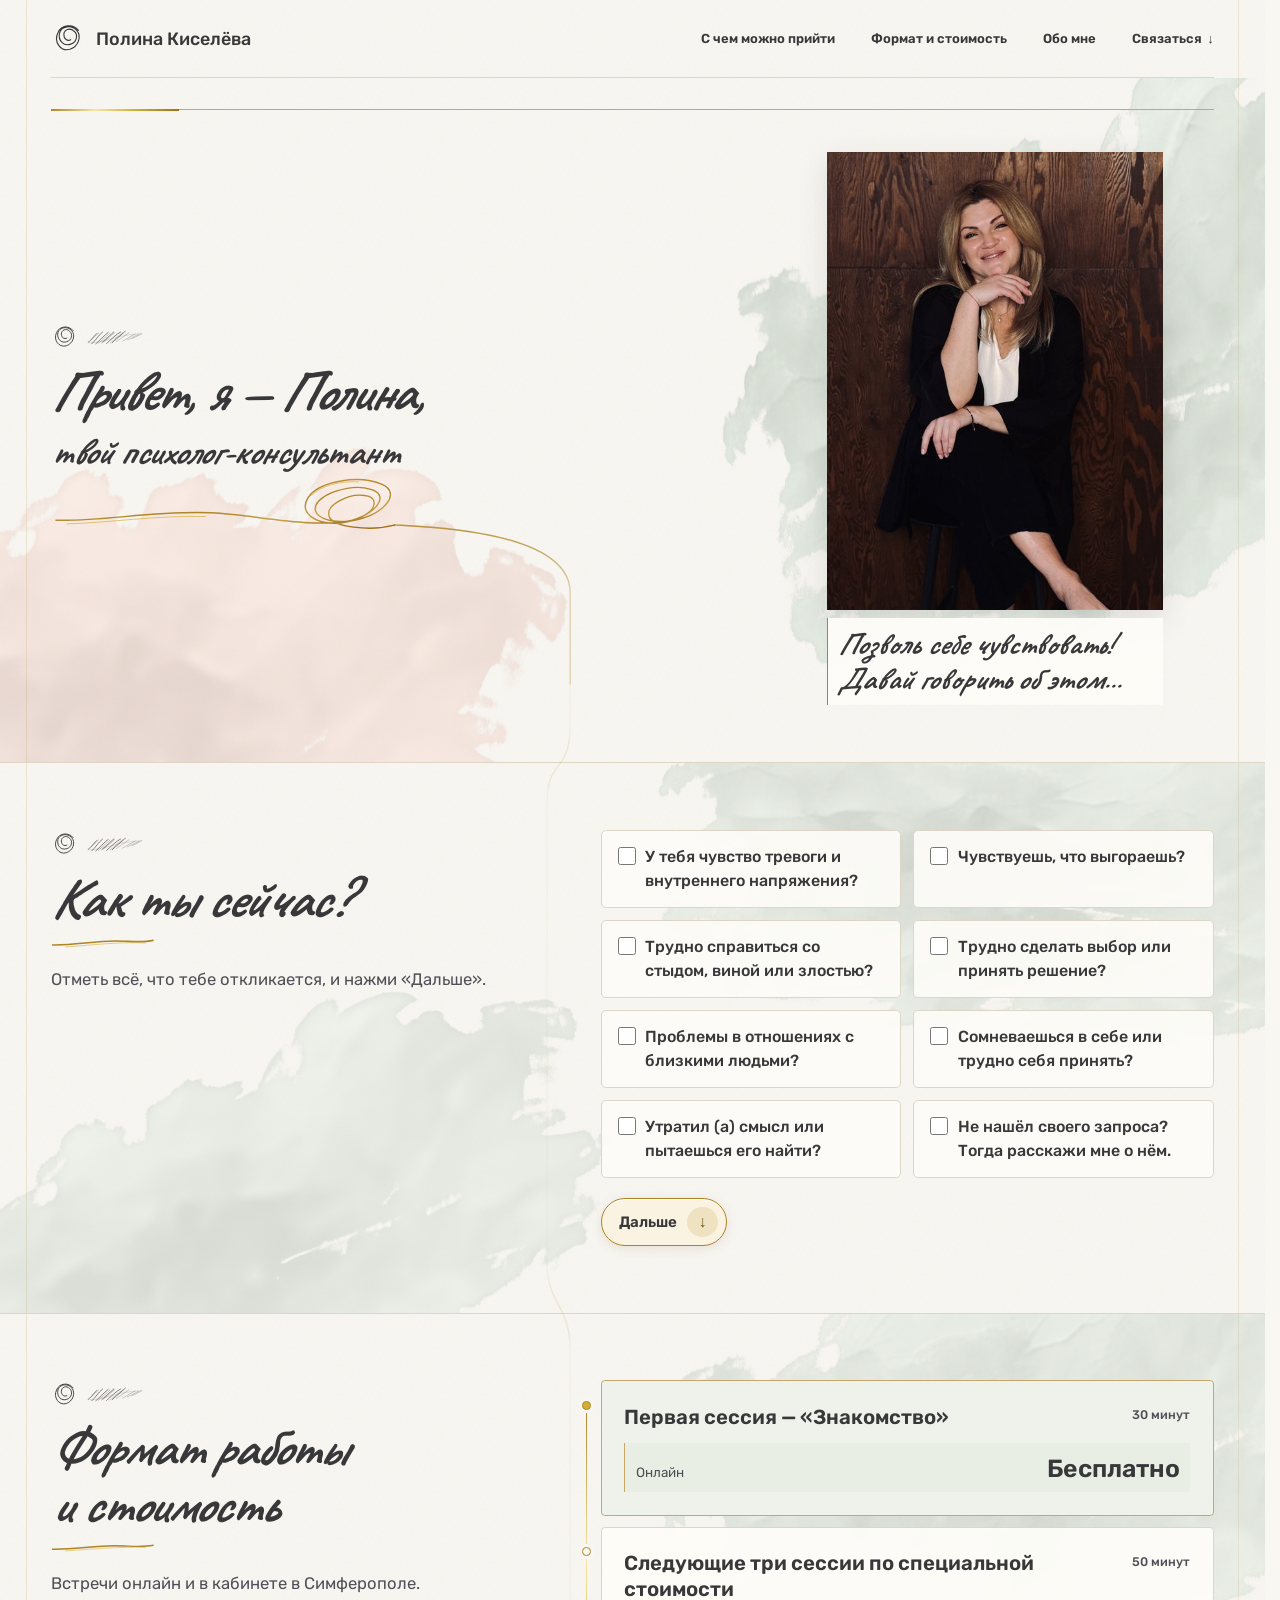
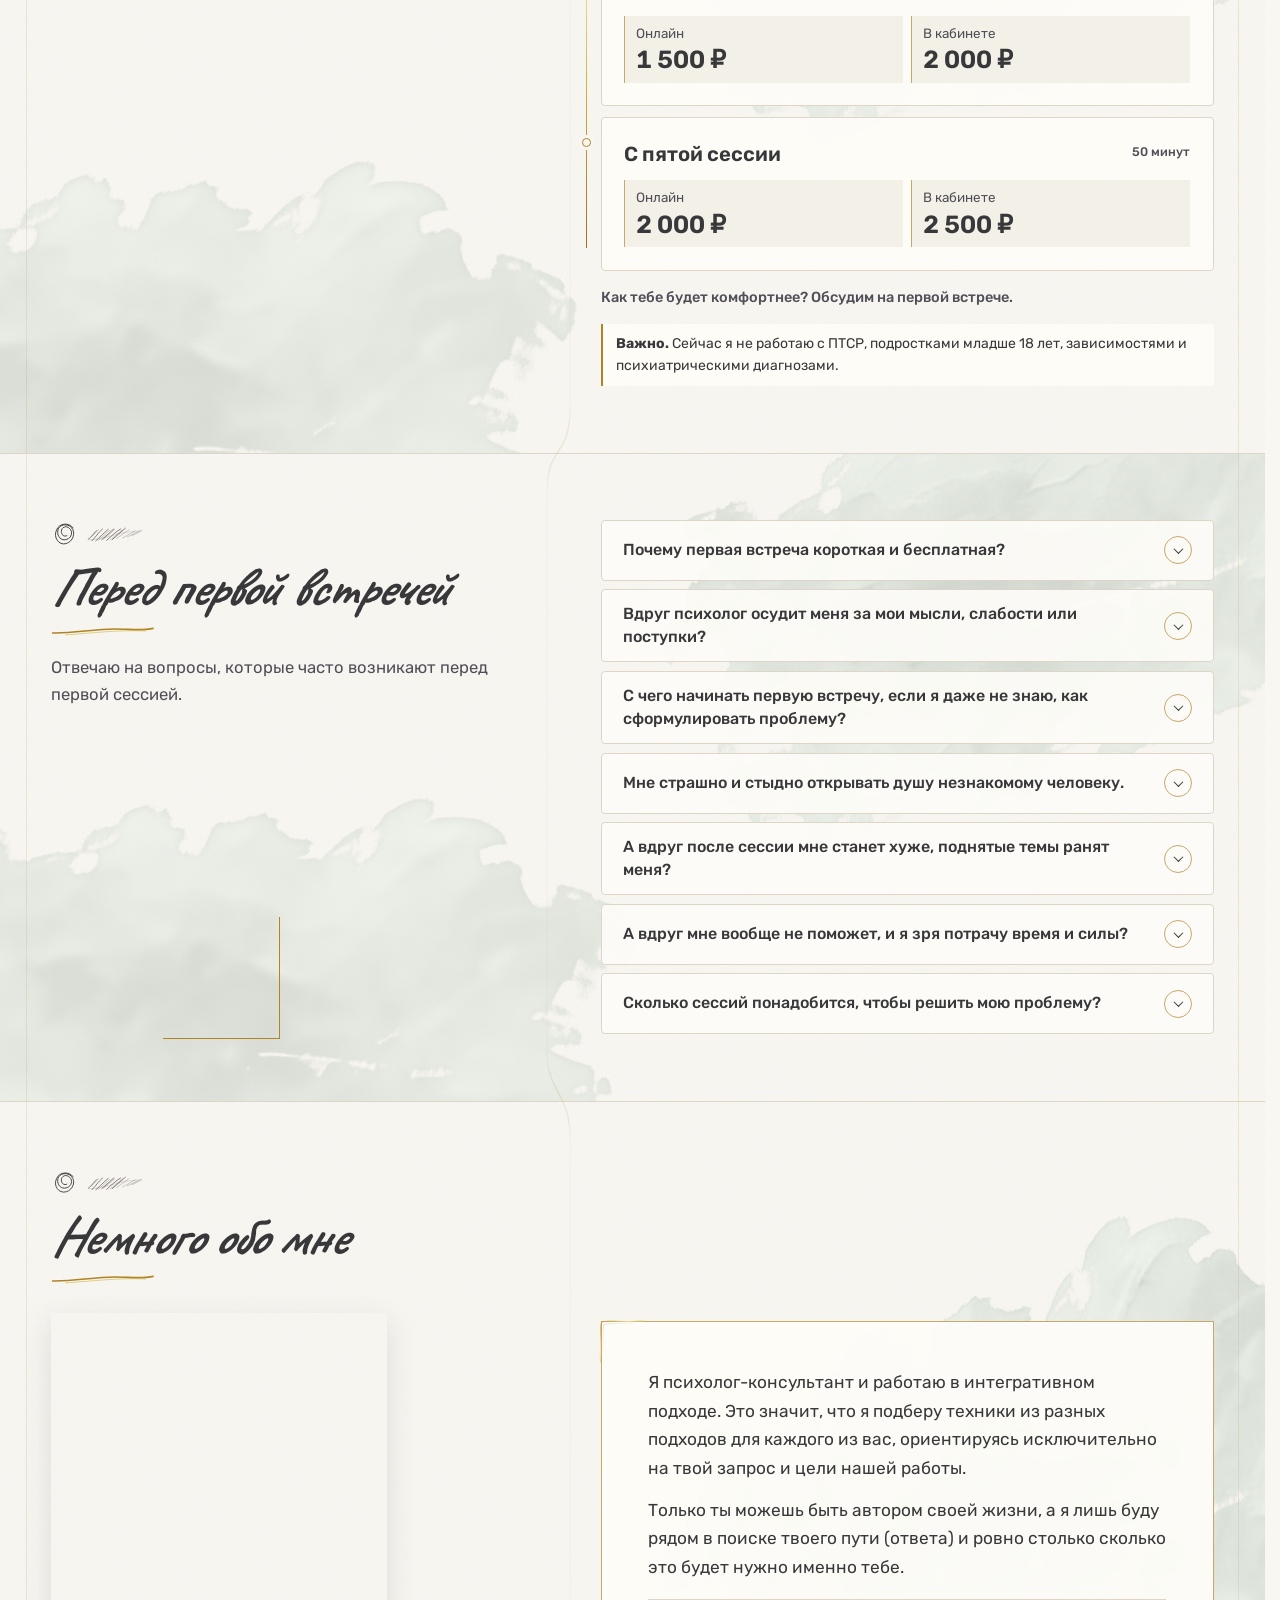
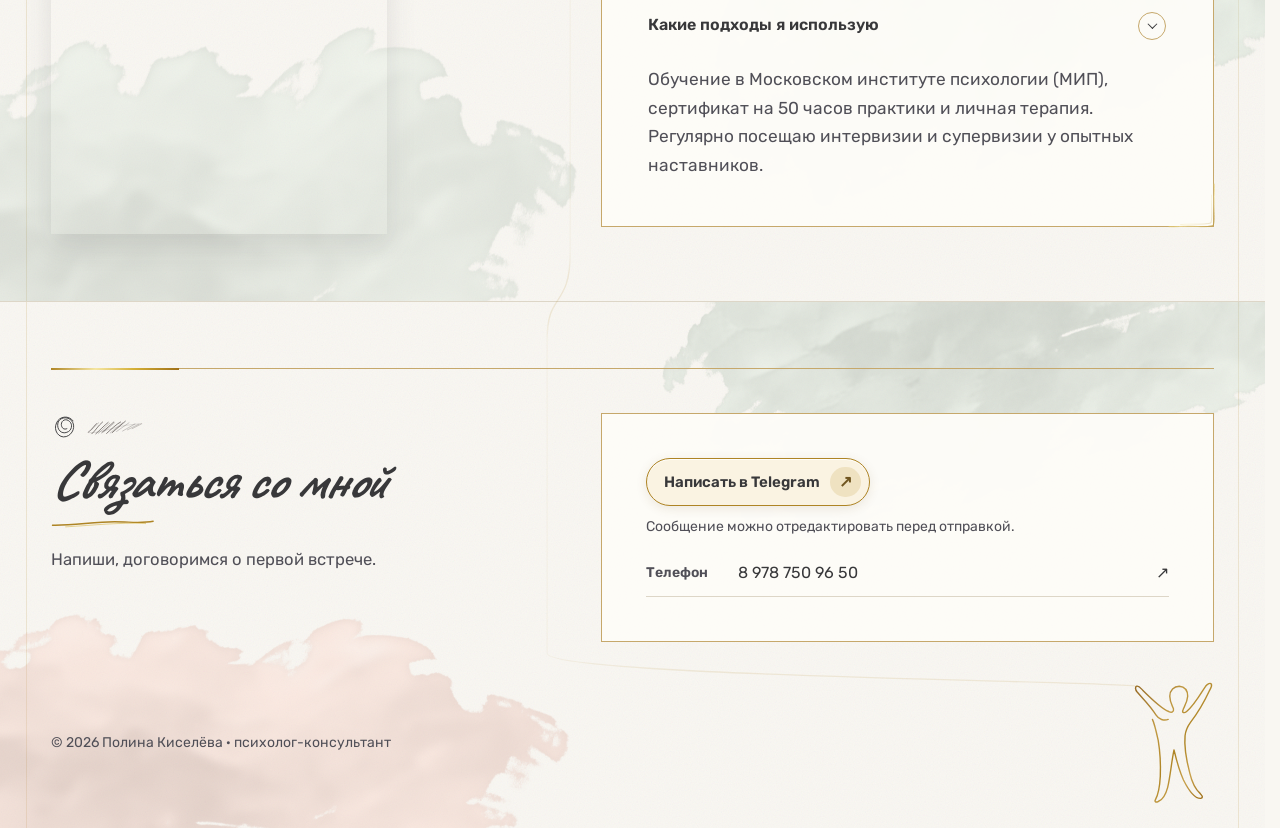
==== index.html @ 257a9d00 "Apply the latest About section edits" ====
<!doctype html>
<html lang="ru">
<head>
  <meta charset="utf-8">
  <meta http-equiv="Content-Security-Policy" content="default-src 'none'; script-src 'self'; style-src 'self'; font-src 'self'; img-src 'self'; base-uri 'none'; form-action 'none'; require-trusted-types-for 'script'">
  <meta name="referrer" content="no-referrer">
  <meta name="viewport" content="width=device-width, initial-scale=1">
  <meta name="theme-color" content="#F9F7F2">
  <meta name="description" content="Полина Киселёва — психолог-консультант. Встречи онлайн и в Симферополе. Первая встреча-знакомство — бесплатно.">
  <title>Полина Киселёва — психолог-консультант</title>
  <link rel="icon" href="favicon.ico?v=spiral" sizes="16x16 32x32 48x48">
  <link rel="icon" href="assets/favicon.svg?v=spiral" sizes="any" type="image/svg+xml">
  <link rel="stylesheet" href="assets/site.css?v=about-copy">
</head>
<body id="top">
  <a class="skip-link" href="#main">К содержанию</a>
  <header class="site-header">
    <div class="wrap header-layout">
      <a class="brand" href="#top" aria-label="Полина Киселёва, к началу страницы">
        <img class="brand-mark" src="assets/brand-mark.svg" width="42" height="42" alt="">
        <span>Полина Киселёва</span>
      </a>
      <nav class="header-links" aria-label="Разделы сайта">
        <a class="header-section" href="#requests">С чем можно прийти</a>
        <a class="header-section" href="#format">Формат и стоимость</a>
        <a class="header-section" href="#about">Обо мне</a>
        <a class="header-contact" href="#contact">Связаться <span aria-hidden="true">↓</span></a>
      </nav>
    </div>
  </header>

  <main id="main" tabindex="-1">
    <section class="hero painted bookend" aria-labelledby="hero-title">
      <div class="wrap hero-layout bookend-layout">
        <div class="hero-copy bookend-copy">
          <h1 id="hero-title">
            Привет, я — Полина,
            <span class="hero-title-role">твой психолог-консультант</span>
          </h1>
          <svg class="thread-signature" width="285" height="48" viewBox="0 0 285 48" aria-hidden="true" focusable="false">
            <path d="M4 35C44 36 83 27 130 29c38 2 80 13 116 6 24-5 38-22 22-29-18-8-51-3-60 11-10 16 17 26 39 17 19-7 26-20 12-24-16-5-44 4-45 15-1 10 21 15 38 7 12-6 13-16 2-17-12-2-31 7-29 16 2 10 34 13 53 8" vector-effect="non-scaling-stroke"/>
            <path class="thread-highlight" d="M13 38c35-1 71-7 112-6m86-17c7-8 23-12 38-11" vector-effect="non-scaling-stroke"/>
            <circle id="thread-start" cx="278" cy="39" r=".8"/>
          </svg>
        </div>
        <figure class="hero-art">
          <img class="hero-portrait" src="assets/polina-portrait.jpg?v=november"
               srcset="assets/polina-portrait-520.jpg 520w, assets/polina-portrait.jpg?v=november 940w"
               sizes="(min-width: 64rem) clamp(21rem, 24vw, 25rem), clamp(13.5rem, 68vw, 21.5rem)"
               alt="Портрет Полины Киселёвой" width="940" height="1280" fetchpriority="high">
          <figcaption>Позволь себе чувствовать! Давай говорить об этом…</figcaption>
        </figure>
      </div>
    </section>

    <section class="requests painted" id="requests" tabindex="-1" aria-labelledby="requests-title">
      <div class="wrap">
        <div class="requests-intro">
          <h2 id="requests-title" class="section-hatched lettering-title"><span class="ink-underline">Как ты сейчас?</span></h2>
          <p id="topic-instructions">Отметь всё, что тебе откликается, и нажми «Дальше».</p>
        </div>
        <ul class="topic-list address" id="topic-choices">
          <li>
            <label>
              <input type="checkbox" value="Тревога и внутреннее напряжение" aria-describedby="topic-instructions">
              <span>У тебя чувство тревоги и внутреннего напряжения?</span>
            </label>
          </li>
          <li>
            <label>
              <input type="checkbox" value="Эмоциональное выгорание" aria-describedby="topic-instructions">
              <span>Чувствуешь, что выгораешь?</span>
            </label>
          </li>
          <li>
            <label>
              <input type="checkbox" value="Сложные чувства и внутренние переживания" aria-describedby="topic-instructions">
              <span>Трудно справиться со стыдом, виной или злостью?</span>
            </label>
          </li>
          <li>
            <label>
              <input type="checkbox" value="Трудности с выбором или принятием решения" aria-describedby="topic-instructions">
              <span>Трудно сделать выбор или принять решение?</span>
            </label>
          </li>
          <li>
            <label>
              <input type="checkbox" value="Отношения с близкими людьми" aria-describedby="topic-instructions">
              <span>Проблемы в отношениях с близкими людьми?</span>
            </label>
          </li>
          <li>
            <label>
              <input type="checkbox" value="Неуверенность, самопринятие и страх" aria-describedby="topic-instructions">
              <span>Сомневаешься в себе или трудно себя принять?</span>
            </label>
          </li>
          <li class="topic-wide">
            <label>
              <input type="checkbox" value="Утрата или поиск смысла" aria-describedby="topic-instructions">
              <span>Утратил (а) смысл или пытаешься его найти?</span>
            </label>
          </li>
          <li class="topic-wide topic-other">
            <label>
              <input type="checkbox" id="other-topic" value="Другая тема" aria-controls="other-topic-fields" aria-describedby="topic-instructions">
              <span>Не нашёл своего запроса? Тогда расскажи мне о нём.</span>
            </label>
            <div class="topic-other-fields" id="other-topic-fields" hidden>
              <label for="other-topic-text">Твой запрос</label>
              <textarea id="other-topic-text" rows="3" maxlength="240" autocomplete="off" spellcheck="false" aria-describedby="other-topic-hint"></textarea>
              <p id="other-topic-hint">До 240 символов. Подробности можно дописать в Telegram.</p>
            </div>
          </li>
        </ul>
        <div class="topic-actions">
          <a class="primary-action" href="#contact" aria-label="Дальше, к контактам">Дальше <span aria-hidden="true">↓</span></a>
        </div>
      </div>
    </section>

    <section class="format painted" id="format" aria-labelledby="format-title">
      <div class="wrap format-layout">
        <div class="format-intro">
          <h2 id="format-title" class="section-hatched">Формат работы и стоимость</h2>
          <p>Встречи онлайн и в кабинете в Симферополе.</p>
        </div>
        <div class="pricing">
          <ol class="price-list" role="list" aria-label="Стоимость консультаций">
            <li class="price-detail price-detail-first">
              <div class="price-heading">
                <h3>Первая сессия — «Знакомство»</h3>
                <span class="price-duration">30 минут</span>
              </div>
              <dl class="price-rates">
                <div><dt>Онлайн</dt><dd>Бесплатно</dd></div>
              </dl>
            </li>
            <li class="price-detail">
              <div class="price-heading">
                <h3>Следующие три сессии по специальной стоимости</h3>
                <span class="price-duration">50 минут</span>
              </div>
              <dl class="price-rates">
                <div><dt>Онлайн</dt><dd>1 500 ₽</dd></div>
                <div><dt>В кабинете</dt><dd>2 000 ₽</dd></div>
              </dl>
            </li>
            <li class="price-detail">
              <div class="price-heading">
                <h3>С пятой сессии</h3>
                <span class="price-duration">50 минут</span>
              </div>
              <dl class="price-rates">
                <div><dt>Онлайн</dt><dd>2 000 ₽</dd></div>
                <div><dt>В кабинете</dt><dd>2 500 ₽</dd></div>
              </dl>
            </li>
          </ol>
          <p class="pricing-note address">Как тебе будет комфортнее? Обсудим на первой встрече.</p>
          <p class="format-note"><strong>Важно.</strong> Сейчас я не работаю с ПТСР, подростками младше 18 лет, зависимостями и психиатрическими диагнозами.</p>
        </div>
      </div>
    </section>

    <section class="faq painted" id="faq" aria-labelledby="faq-title">
      <div class="wrap faq-layout">
        <div class="faq-intro">
          <h2 id="faq-title" class="section-hatched">Перед первой встречей</h2>
          <div class="faq-context">
            <p>Отвечаю на вопросы, которые часто возникают перед первой сессией.</p>
            <figure class="faq-photo">
              <img src="assets/polina-in-studio.jpg?v=portraits" alt="Полина Киселёва среди учебных материалов" width="942" height="1280" loading="lazy" decoding="async">
            </figure>
          </div>
        </div>
        <div class="faq-list">
          <details>
            <summary class="address">Почему первая встреча короткая и бесплатная?<span class="faq-chevron" aria-hidden="true"></span></summary>
            <div class="faq-answer">
              <p>На знакомство я отвожу 30 минут. Мы обсудим, с чем тебе хочется прийти, и поймём, комфортно ли нам работать вместе. После этого ты сам решишь, нужна ли следующая встреча.</p>
            </div>
          </details>
          <details>
            <summary class="address">Вдруг психолог осудит меня за мои мысли, слабости или поступки?<span class="faq-chevron" aria-hidden="true"></span></summary>
            <div class="faq-answer">
              <p>Я отношусь к нашим разговорам конфиденциально. Можно говорить и о том, за что тебе неловко. Я выслушаю тебя без осуждения и помогу разобраться.</p>
            </div>
          </details>
          <details>
            <summary class="address">С чего начинать первую встречу, если я даже не знаю, как сформулировать проблему?<span class="faq-chevron" aria-hidden="true"></span></summary>
            <div class="faq-answer">
              <p>Совершенно нормально прийти без «диагноза» или четкой формулировки запроса. Достаточно начать говорить. Можем начать с того, что болит или тревожит прямо сейчас. Я помогу бережно распутать этот внутренний клубочек.</p>
            </div>
          </details>
          <details>
            <summary class="address">Мне страшно и стыдно открывать душу незнакомому человеку.<span class="faq-chevron" aria-hidden="true"></span></summary>
            <div class="faq-answer">
              <p>Отношения «психолог/клиент» - это тоже отношения. Доверие строится постепенно, и это абсолютно естественно. Ты сам (а) управляешь темпом и глубиной разговора — можно делиться ровно тем, к чему Ты готов (а) сегодня. Я не буду торопить и давить, но постараюсь быть мягко-честной и бережно подсвечивать то, что могло остаться не замеченным.</p>
            </div>
          </details>
          <details>
            <summary class="address">А вдруг после сессии мне станет хуже, поднятые темы ранят меня?<span class="faq-chevron" aria-hidden="true"></span></summary>
            <div class="faq-answer">
              <p>В терапии действительно могут подниматься глубокие, скрытые чувства, и в моменте может быть грустно или тяжело. Это нормальная и важная часть проживания опыта. Рядом будет бережный проводник - Я, который поможет справиться с эмоциями и вернет ощущение опоры. Я не оставлю Тебя в этом, для этого я тут.</p>
            </div>
          </details>
          <details>
            <summary class="address">А вдруг мне вообще не поможет, и я зря потрачу время и силы?<span class="faq-chevron" aria-hidden="true"></span></summary>
            <div class="faq-answer">
              <p>Психотерапия — это совместная работа и путь навстречу себе. Результат зависит от нашего контакта и готовности к изменениям. И даже если Ты заметишь сопротивление («психолог меня злит» и/или «не хочу идти на сессию/забыл о ней») или сомнения, их тоже можно и нужно обсудить на сессии — это важный шаг в терапии и отличная точка для роста.</p>
              <p>Тут обязательно знать! – «хочешь уйти из терапии/злит или раздражает психолог?», или наоборот, «так не хочется говорить ему правду, лучше промолчу»? - скажи мне об этом! Это тоже важно! мы обсудим это вместе без осуждения и решим, как сейчас было бы лучше для именно Тебя.</p>
            </div>
          </details>
          <details>
            <summary class="address">Сколько сессий понадобится, чтобы решить мою проблему?<span class="faq-chevron" aria-hidden="true"></span></summary>
            <div class="faq-answer">
              <p>Это зависит от твоего запроса. Иногда нескольких встреч хватает, чтобы яснее увидеть ситуацию. Если перемены требуют больше времени, мы обсудим, к чему ты хочешь прийти, и будем двигаться в подходящем тебе темпе.</p>
            </div>
          </details>
        </div>
      </div>
    </section>

    <section class="about painted" id="about" aria-labelledby="about-title">
      <div class="wrap">
        <h2 id="about-title" class="section-hatched">Немного обо мне</h2>
        <div class="about-layout">
          <figure class="about-photo">
            <img src="assets/polina-about-portrait.jpg?v=portraits" alt="Полина Киселёва улыбается, сидя на стуле" width="826" height="1280" loading="lazy" decoding="async">
          </figure>
          <div class="about-copy ink-frame">
            <p>Я психолог-консультант и работаю в интегративном подходе. Это значит, что я подберу техники из разных подходов для каждого из вас, ориентируясь исключительно на твой запрос и цели нашей работы.</p>
            <p>Только ты можешь быть автором своей жизни, а я лишь буду рядом в поиске твоего пути (ответа) и ровно столько сколько это будет нужно именно тебе.</p>
            <details class="about-methods">
              <summary>Какие подходы я использую<span class="faq-chevron" aria-hidden="true"></span></summary>
              <ul>
                <li>Психоаналитический подход и транзактный анализ</li>
                <li>Гештальт-терапия и схема-терапия</li>
                <li>Внутренние семейные системы (IFS) и когнитивно-поведенческая терапия (КПТ)</li>
                <li>Телесно-ориентированный подход и терапия принятия и ответственности (ACT)</li>
                <li>Краткосрочная терапия, ориентированная на решение</li>
                <li>Арт-терапия и метафорические ассоциативные карты (МАК)</li>
              </ul>
            </details>
            <p class="about-training">Обучение в Московском институте психологии (МИП), сертификат на 50 часов практики и личная терапия. Регулярно посещаю интервизии и супервизии у опытных наставников.</p>
          </div>
        </div>
      </div>
    </section>
  </main>

  <footer class="contact painted bookend" id="contact" tabindex="-1" aria-labelledby="contact-title">
    <div class="wrap">
      <div class="contact-layout bookend-layout">
        <div class="contact-intro bookend-copy">
          <h2 id="contact-title">Связаться со мной</h2>
          <p>Напиши, договоримся о первой встрече.</p>
        </div>
        <div class="contact-card">
          <section class="request-review" id="request-review" aria-labelledby="review-title" aria-describedby="review-note" hidden>
            <div class="review-heading">
              <h3 id="review-title">Темы для встречи</h3>
              <a href="#requests">Изменить выбор</a>
            </div>
            <ul id="selected-topics"></ul>
            <p class="review-note" id="review-note">Эти темы появятся в черновике первого сообщения в Telegram.</p>
          </section>
          <div class="telegram-action">
            <a class="primary-action" id="telegram-request" href="https://t.me/polisha1703" target="_blank" rel="noopener noreferrer" aria-describedby="telegram-note">
              Написать в Telegram <span aria-hidden="true">↗</span>
            </a>
            <p id="telegram-note">Сообщение можно отредактировать перед отправкой.</p>
          </div>
          <address class="contact-links">
            <a href="tel:+79787509650">
              <span class="contact-label">Телефон</span>
              <span class="contact-value">8 978 750 96 50</span>
              <span aria-hidden="true">↗</span>
            </a>
          </address>
        </div>
      </div>
      <div class="footer-bottom footer-signature">
        <p>© <span id="year">2026</span> Полина Киселёва · психолог-консультант</p>
        <svg class="thread-person" width="152" height="234" viewBox="12 171 152 234" aria-hidden="true" focusable="false">
          <path d="M77 244c-8 3-18 0-23-8-11-18-24-30-36-44-4-5-4-10-1-11 4-2 8 4 12 8 15 15 36 35 49 40 6 3 10 1 9-5-1-4-7-12-7-24 0-11 8-19 18-19 10 1 16 8 16 19-1 13-7 20-9 26-2 5 2 7 7 3 13-10 25-31 36-48 4-5 9-7 11-4 2 4-2 9-4 13-12 26-26 47-36 60-5 7-9 15-10 25-2 21 3 48 9 71 4 17 11 31 20 39 5 5 5 8 1 9-13 1-26-21-33-35-8-17-13-36-18-57-5 24-7 50-12 71-4 15-10 24-18 27-4 2-8 1-5-4 7-13 8-26 9-44 1-28-1-50-4-68-4-18-7-32-11-40" vector-effect="non-scaling-stroke"/>
          <circle id="thread-hand" cx="17" cy="181" r="1"/>
        </svg>
      </div>
    </div>
  </footer>
  <svg class="site-thread" aria-hidden="true" focusable="false">
    <defs>
      <linearGradient id="thread-foil" x2="86%" y2="100%">
        <stop stop-color="#956925"/>
        <stop offset=".35" stop-color="#C19A43"/>
        <stop offset=".6" stop-color="#AE8424"/>
        <stop offset=".8" stop-color="#C8A14C"/>
        <stop offset="1" stop-color="#9E6F18"/>
      </linearGradient>
      <linearGradient id="thread-ink" gradientUnits="userSpaceOnUse" x1="0" x2="0" y1="0" y2="1"/>
    </defs>
    <path id="thread-guide"/>
    <path id="thread-line"/>
  </svg>
  <script src="assets/site.js?v=release" defer></script>
</body>
</html>
---- assets/site.css ----
@font-face {
  font-family: Caveat;
  src: url("fonts/caveat-v23-cyrillic.woff2") format("woff2");
  font-style: normal;
  font-weight: 600 700;
  font-display: swap;
  unicode-range: U+0301, U+0400-045F, U+0490-0491, U+04B0-04B1, U+2116;
}

@font-face {
  font-family: Caveat;
  src: url("fonts/caveat-v23-latin.woff2") format("woff2");
  font-style: normal;
  font-weight: 600 700;
  font-display: swap;
  unicode-range: U+0000-00FF, U+0131, U+0152-0153, U+02BB-02BC, U+02C6, U+02DA, U+02DC, U+0304, U+0308, U+0329, U+2000-206F, U+20AC, U+20BD, U+2122, U+2191, U+2193, U+2212, U+2215, U+FEFF, U+FFFD;
}

@font-face {
  font-family: Rubik;
  src: url("fonts/rubik-v31-cyrillic.woff2") format("woff2");
  font-style: normal;
  font-weight: 400 700;
  font-display: swap;
  unicode-range: U+0301, U+0400-045F, U+0490-0491, U+04B0-04B1, U+2116;
}

@font-face {
  font-family: Rubik;
  src: url("fonts/rubik-v31-latin.woff2") format("woff2");
  font-style: normal;
  font-weight: 400 700;
  font-display: swap;
  unicode-range: U+0000-00FF, U+0131, U+0152-0153, U+02BB-02BC, U+02C6, U+02DA, U+02DC, U+0304, U+0308, U+0329, U+2000-206F, U+20AC, U+20BD, U+2122, U+2191, U+2193, U+2212, U+2215, U+FEFF, U+FFFD;
}

:root {
  color-scheme: light;
  --paper: #F9F7F2;
  --ink: #38383A;
  --muted: #5E5D66;
  --gold-base: #D4AF37;
  --gold-dark: #AE8424;
  --gold-light: #F5E6A3;
  --gold-gradient: linear-gradient(135deg, #AE8424 0%, #F5E6A3 35%, #D4AF37 65%, #9E6F18 100%);
  --sage: #7D9382;
  --light-sage: #B8C7B9;
  --terracotta: #C68B7A;
  --peach: #E4BFA8;
  --focus: #70551F;
  --line: #DDD6C7;
  --frame-line: #C6A86B;
  --selection: rgb(198 168 107 / 30%);
  --surface: rgb(253 252 248 / 92%);
  --handwriting: Caveat, "Segoe Print", cursive;
  --sans: Rubik, "Segoe UI", sans-serif;
  --gutter: clamp(1rem, 4vw, 3.75rem);
  --page-width: 75rem;
  --section-space: clamp(3.25rem, 7vw, 6rem);
  --acrylic: url("acrylic-wash.webp");
  --ink-corner: url("ink-corner.svg");
  --ink-stroke: url("ink-stroke.svg?v=gold");
  --brand-mark: url("brand-mark.svg");
  --graphite-hatch: url("graphite-hatch.svg");
  --grain: url("paper-grain.svg");
}

*, *::before, *::after {
  box-sizing: border-box;
}

html {
  scroll-behavior: smooth;
  scroll-padding-block-start: 1rem;
}

body {
  position: relative;
  margin: 0;
  background: var(--paper) var(--grain);
  color: var(--ink);
  font-family: var(--sans);
  font-size: 1rem;
  line-height: 1.65;
}

img {
  display: block;
  max-width: 100%;
}

figure, h1, h2, h3, p {
  margin: 0;
}

h3 {
  font-weight: 600;
}

h1, h2, .hero-art figcaption {
  font-family: var(--handwriting);
  font-style: italic;
  font-weight: 700;
}

h1, h2 {
  text-wrap: balance;
}

h2 {
  font-size: clamp(2.55rem, 4.8vw, 4.2rem);
  line-height: 1.06;
  letter-spacing: -.02em;
}

h2 + p {
  margin-top: 1.125rem;
  color: var(--muted);
}

a {
  color: inherit;
}

.address {
  font-weight: 500;
}

.ink-underline {
  padding-bottom: .13em;
  background: var(--ink-stroke) left bottom / 100% .16em no-repeat;
  -webkit-box-decoration-break: clone;
  box-decoration-break: clone;
}

.ink-frame {
  position: relative;
  border: 1px solid var(--frame-line);
}

.ink-frame::before, .ink-frame::after {
  content: "";
  position: absolute;
  z-index: 2;
  width: var(--corner-size, 3.1rem);
  aspect-ratio: 1;
  background: var(--gold-gradient);
  -webkit-mask: var(--ink-corner) center / contain no-repeat;
  mask: var(--ink-corner) center / contain no-repeat;
  pointer-events: none;
}

.ink-frame::before {
  inset: -4px auto auto -4px;
}

.ink-frame::after {
  inset: auto -4px -4px auto;
  transform: rotate(180deg);
}

:where(a, summary, textarea):focus-visible {
  outline: 2px solid var(--focus);
  outline-offset: 4px;
}

::selection {
  background-color: var(--selection);
  color: var(--ink);
  text-shadow: none;
}

.wrap {
  width: min(var(--page-width), calc(100% - 2 * var(--gutter)));
  margin-inline: auto;
}

.skip-link {
  position: fixed;
  z-index: 5;
  inset: .75rem auto auto .75rem;
  padding: .6rem 1rem;
  transform: translateY(-160%);
  background: var(--paper);
}

.skip-link:focus {
  transform: none;
}

.header-layout, .header-links, .brand {
  display: flex;
  align-items: center;
}

.header-layout {
  min-height: 4.125rem;
  justify-content: space-between;
  gap: .6rem;
  border-bottom: 1px solid var(--line);
}

.brand {
  gap: .55rem;
  font: 500 clamp(.975rem, 3.8vw, 1.12rem)/1 var(--sans);
  text-decoration: none;
}

.brand-mark {
  flex: none;
  width: clamp(1.65rem, 5.2vw, 2.25rem);
  height: auto;
}

.header-links {
  gap: clamp(.75rem, 3vw, 2.25rem);
  font-size: .8125rem;
  font-weight: 600;
}

.header-links a {
  display: flex;
  align-items: center;
  gap: .4em;
  min-height: 2.75rem;
  text-decoration: none;
}

.header-links .header-section {
  display: none;
}

.header-links a:hover {
  text-decoration: underline;
  text-underline-offset: .3em;
}

.header-contact {
  color: var(--ink);
  white-space: nowrap;
}

.painted {
  --section-tone: var(--light-sage);
  position: relative;
  isolation: isolate;
  overflow: clip;
}

.painted::before, .painted::after {
  content: "";
  position: absolute;
  z-index: -1;
  pointer-events: none;
  width: var(--wash-width, 76%);
  height: var(--wash-height, 70%);
  background: var(--current-tone, var(--section-tone)) var(--acrylic) center / 100% 100% no-repeat;
  background-blend-mode: luminosity;
  -webkit-mask: var(--acrylic) center / 100% 100% no-repeat;
  mask: var(--acrylic) center / 100% 100% no-repeat;
  transition: background-color 900ms ease;
}

.painted::before {
  inset: var(--wash-top, -18%) var(--wash-right, -28%) auto auto;
  transform: rotate(var(--wash-angle, -11deg));
  opacity: var(--wash-opacity, .39);
  filter: blur(1px);
}

.painted::after {
  inset: auto auto var(--wash-bottom, -22%) var(--wash-left, -32%);
  transform: rotate(var(--wash-echo-angle, 11deg));
  opacity: var(--wash-echo-opacity, .26);
  filter: blur(4px);
}

.bookend {
  --section-tone: var(--sage);
}

.bookend::before {
  background-color: var(--sage);
}

.bookend::after {
  background-color: var(--terracotta);
}

.bookend-layout {
  position: relative;
  border-top: 1px solid var(--frame-line);
}

.bookend-layout::before {
  content: "";
  position: absolute;
  top: -1px;
  left: 0;
  width: clamp(3.25rem, 13%, 8rem);
  height: 2px;
  background: var(--gold-gradient);
}

.bookend-copy::before, .section-hatched::before {
  --mark-size: clamp(1.65rem, 2.3vw, 1.9rem);
  --mark-gap: .4rem;
  --hatch-width: clamp(2.6rem, 4.6vw, 3.5rem);
  content: "";
  display: block;
  width: calc(var(--mark-size) + var(--mark-gap) + var(--hatch-width));
  height: var(--mark-size);
  margin-bottom: .6rem;
  background:
    var(--brand-mark) left center / var(--mark-size) var(--mark-size) no-repeat,
    var(--graphite-hatch) calc(var(--mark-size) + var(--mark-gap)) center / var(--hatch-width) auto no-repeat;
}

.site-thread {
  position: absolute;
  z-index: 1;
  inset: 0;
  width: 100%;
  height: 100%;
  overflow: hidden;
  pointer-events: none;
}

.site-thread path, .thread-signature path, .thread-person path {
  fill: none;
  stroke: var(--gold-dark);
  stroke-width: 1.4;
  stroke-linecap: round;
  stroke-linejoin: round;
}

.site-thread path {
  stroke: url("#thread-ink") var(--gold-dark);
}

#thread-ink stop {
  stop-color: var(--gold-dark);
}

#thread-guide {
  opacity: .16;
}

.thread-signature, .thread-person {
  display: block;
  height: auto;
  pointer-events: none;
}

.thread-signature {
  width: min(100%, clamp(14.5rem, 64vw, 22rem));
  margin-top: .18rem;
}

.thread-person {
  width: clamp(4rem, 6.7vw, 5rem);
}

.thread-signature path, .thread-person path {
  stroke: url("#thread-foil") var(--gold-dark);
}

.thread-signature .thread-highlight {
  stroke: var(--gold-base);
  stroke-width: .9;
  opacity: .75;
}

.thread-signature circle, .thread-person circle {
  fill: var(--gold-dark);
}

.hero {
  --wash-width: min(72rem, 115%);
  --wash-height: 70%;
  --wash-top: 32%;
  --wash-right: -31%;
  --wash-opacity: .45;
  --wash-bottom: -34%;
  --wash-echo-opacity: .36;
  padding-block: clamp(1.15rem, 2.9vw, 2.75rem) clamp(1.9rem, 4.5vw, 4rem);
}

.hero-layout {
  display: grid;
  gap: clamp(1.6rem, 3.7vw, 3.35rem);
  align-items: center;
  padding-top: clamp(1.55rem, 4.2vw, 3.35rem);
}

.hero-copy {
  min-width: 0;
}

.hero h1 {
  font-size: clamp(2.28rem, 10.4vw, 4.25rem);
  line-height: 1;
  letter-spacing: -.028em;
}

.hero-title-role {
  display: block;
  margin-top: .26em;
  font-size: .66em;
  line-height: 1.14;
  letter-spacing: -.015em;
}

.lettering-title {
  font-size: clamp(2.85rem, 7vw, 4.8rem);
}

.hero-art {
  display: grid;
  gap: .55rem;
  width: min(100%, clamp(13.5rem, 68vw, 21.5rem));
  margin-inline: auto;
  padding-block: .25rem .35rem;
}

.hero-portrait, .about-photo img {
  width: 100%;
  height: auto;
  box-shadow: 0 .65rem 1.75rem rgb(56 56 58 / 13%);
}

.hero-art figcaption {
  padding: .55rem .65rem;
  background: var(--surface);
  border-left: 1px solid var(--gold-dark);
  font-size: clamp(1.4rem, 3vw, 1.9rem);
  line-height: 1.14;
  text-wrap: balance;
}

.requests, .format, .faq, .about, .contact {
  padding-block: var(--section-space);
  border-top: 1px solid var(--line);
}

.requests {
  --section-tone: var(--light-sage);
  --wash-angle: 13deg;
  --wash-top: -12%;
  --wash-opacity: .33;
  --wash-bottom: -9%;
  --wash-echo-opacity: .36;
  --wash-echo-angle: -16deg;
}

.format-layout, .faq-layout, .about-layout, .contact-layout {
  display: grid;
  gap: 1.5rem;
  align-items: start;
}

.requests-intro {
  margin-bottom: 1.2rem;
}

.requests-intro p, .format-intro > p:first-of-type, .faq-intro p {
  max-width: 31rem;
}

.topic-list {
  display: grid;
  gap: .6rem;
  margin: 0;
  padding: 0;
  list-style: none;
}

.topic-list .topic-wide {
  grid-column: 1 / -1;
}

.topic-list > li > label {
  display: flex;
  align-items: flex-start;
  gap: .6rem;
  height: 100%;
  min-height: 4.5rem;
  padding: clamp(.75rem, 2vw, 1.35rem);
  border: 1px solid var(--line);
  background: var(--surface);
  cursor: pointer;
  font-size: clamp(.96rem, 1.55vw, 1.08rem);
  line-height: 1.48;
  transition: border-color .2s ease, background-color .2s ease;
}

.topic-list input {
  flex: none;
  width: 1.12rem;
  height: 1.12rem;
  margin: .13em 0 0;
  accent-color: var(--ink);
  cursor: inherit;
}

.topic-list > li > label:hover,
.topic-list > li > label:has(input:checked) {
  border-color: var(--gold-dark);
  background: #F2EFE4;
}

.topic-list input:focus-visible {
  outline: 2px solid var(--focus);
  outline-offset: 3px;
}

.topic-list .topic-other > label {
  height: auto;
}

.topic-other-fields {
  padding: .95rem clamp(.75rem, 2vw, 1.35rem);
  border: 1px solid var(--frame-line);
  border-top: 0;
  background: var(--surface);
}

.topic-other-fields label {
  display: block;
  margin-bottom: .35rem;
  font-weight: 500;
}

.topic-other-fields textarea {
  display: block;
  width: 100%;
  min-height: 5rem;
  resize: vertical;
  padding: .6rem .7rem;
  border: 1px solid var(--frame-line);
  border-radius: .15rem;
  background: #FFFEFB;
  color: var(--ink);
  font: 400 1rem/1.5 var(--sans);
}

.topic-other-fields p {
  margin-top: .45rem;
  color: var(--muted);
  font-size: .84rem;
  font-weight: 400;
}

.topic-actions {
  display: flex;
  flex-wrap: wrap;
  justify-content: space-between;
  align-items: center;
  gap: .7rem 1.2rem;
  margin-top: 1.25rem;
}

.topic-actions p {
  font-size: clamp(.9rem, 1.45vw, 1.12rem);
}

.primary-action {
  display: inline-flex;
  align-items: center;
  gap: .68rem;
  min-height: 3rem;
  max-width: 100%;
  padding: .42rem .5rem .42rem 1.05rem;
  border: 1px solid var(--gold-dark);
  border-radius: 999px;
  background: #FAF3E2;
  color: var(--ink);
  box-shadow: inset 0 1px 0 #FFFEFB, 0 .16rem .65rem rgb(112 85 31 / 12%);
  font-size: .94rem;
  font-weight: 600;
  line-height: 1.35;
  text-decoration: none;
  transition: background-color .2s ease, border-color .2s ease, box-shadow .2s ease;
}

.primary-action > span {
  display: grid;
  flex: none;
  place-items: center;
  width: 1.9rem;
  aspect-ratio: 1;
  border-radius: 50%;
  background: #EFE2C1;
  color: var(--focus);
  font-size: 1rem;
  line-height: 1;
}

.primary-action:hover {
  border-color: var(--focus);
  background: #F3E8CD;
  box-shadow: inset 0 1px 0 #FFFEFB, 0 .22rem .75rem rgb(112 85 31 / 17%);
}

.format {
  --section-tone: var(--terracotta);
  --wash-top: -12%;
  --wash-right: -19%;
  --wash-opacity: .35;
  --wash-bottom: -23%;
}

.price-list {
  position: relative;
  display: grid;
  gap: .7rem;
  margin: 0;
  padding: 0 0 0 1.2rem;
  list-style: none;
}

.price-list::before {
  content: "";
  position: absolute;
  inset: 1.45rem auto 1.45rem .25rem;
  width: 1px;
  background: var(--gold-gradient);
}

.price-detail {
  position: relative;
  padding: clamp(.9rem, 2.3vw, 1.4rem);
  border: 1px solid var(--line);
  border-radius: .24rem;
  background: var(--surface);
}

.price-detail::before {
  content: "";
  position: absolute;
  top: 1.23rem;
  left: -1.23rem;
  width: .55rem;
  aspect-ratio: 1;
  border: 1px solid var(--gold-dark);
  border-radius: 50%;
  background: var(--paper);
  box-shadow: 0 0 0 3px var(--paper);
}

.price-detail-first {
  border-color: var(--frame-line);
  background: #EFF2EB;
}

.price-detail-first::before {
  background: var(--gold-base);
}

.price-heading {
  display: grid;
  grid-template-columns: minmax(0, 1fr) auto;
  align-items: start;
  gap: .45rem .75rem;
}

.price-heading h3 {
  font-size: clamp(1rem, 1.8vw, 1.27rem);
  line-height: 1.28;
}

.price-duration {
  padding-block: .1rem;
  color: var(--muted);
  font-size: .78rem;
  font-weight: 500;
  white-space: nowrap;
}

.price-rates {
  display: grid;
  grid-template-columns: repeat(2, minmax(0, 1fr));
  gap: .5rem;
  margin: .85rem 0 0;
}

.price-rates > div {
  min-width: 0;
  padding: .5rem .65rem;
  border-left: 1px solid var(--frame-line);
  background: #F3F0E8;
}

.price-detail-first .price-rates > div {
  display: flex;
  grid-column: 1 / -1;
  align-items: baseline;
  justify-content: space-between;
  flex-wrap: wrap;
  gap: .18rem .65rem;
  background: #E8EEE4;
}

.price-rates dt {
  color: var(--muted);
  font-size: .84rem;
  line-height: 1.35;
}

.price-rates dd {
  margin: .2rem 0 0;
  font-size: clamp(1.13rem, 2.15vw, 1.55rem);
  font-weight: 600;
  font-variant-numeric: tabular-nums;
  line-height: 1.2;
}

.pricing-note, .format-note {
  margin: .9rem 0 0 1.2rem;
}

.pricing-note {
  color: var(--muted);
  font-size: .91rem;
}

.format-note {
  padding: .6rem .85rem;
  border-left: 2px solid var(--gold-dark);
  background: var(--surface);
  font-size: .875rem;
  line-height: 1.55;
}

.faq {
  --section-tone: var(--sage);
  --wash-top: -16%;
  --wash-right: -22%;
  --wash-left: -41%;
  --wash-opacity: .31;
  --wash-echo-opacity: .45;
}

.faq-context {
  display: grid;
  grid-template-columns: minmax(0, 1fr) clamp(6.5rem, 34vw, 9.5rem);
  gap: .75rem 1rem;
  align-items: center;
  margin-top: 1.125rem;
}

.faq-context p {
  color: var(--muted);
}

.faq-photo {
  position: relative;
  width: 100%;
}

.faq-photo img {
  width: 100%;
  height: auto;
}

.faq-photo::after {
  content: "";
  position: absolute;
  right: -.28rem;
  bottom: -.28rem;
  width: 52%;
  height: 40%;
  border-right: 1px solid var(--gold-dark);
  border-bottom: 1px solid var(--gold-dark);
  pointer-events: none;
}

.faq-list {
  display: grid;
  gap: .55rem;
}

.faq-list details {
  --faq-pad: clamp(.85rem, 2vw, 1.3rem);
  border: 1px solid var(--line);
  border-radius: .24rem;
  background: var(--surface);
}

.faq-list details[open] {
  border-color: #A5B4A4;
  background: #F0F3EC;
}

.faq-list summary, .about-methods > summary {
  display: flex;
  align-items: center;
  justify-content: space-between;
  gap: .7rem;
  border-radius: .24rem;
  line-height: 1.42;
  list-style: none;
  cursor: pointer;
}

.faq-list summary {
  min-height: 3.65rem;
  padding: .8rem var(--faq-pad);
}

.faq-list summary::-webkit-details-marker, .about-methods > summary::-webkit-details-marker {
  display: none;
}

.faq-chevron {
  display: grid;
  flex: none;
  place-items: center;
  width: 1.75rem;
  height: 1.75rem;
  border: 1px solid var(--frame-line);
  border-radius: 50%;
  color: var(--ink);
}

.faq-chevron::before {
  content: "";
  width: .43rem;
  height: .43rem;
  transform: translateY(-.09rem) rotate(45deg);
  border: solid currentColor;
  border-width: 0 1.5px 1.5px 0;
}

.faq-list summary:hover .faq-chevron, .about-methods > summary:hover .faq-chevron {
  border-color: var(--gold-dark);
  background: var(--paper);
}

.faq-list details[open] .faq-chevron, .about-methods[open] .faq-chevron {
  border-color: #A5B4A4;
  background: #E4EBE1;
}

.faq-list details[open] .faq-chevron::before, .about-methods[open] .faq-chevron::before {
  transform: translateY(.09rem) rotate(225deg);
}

.faq-answer {
  margin-inline: var(--faq-pad);
  padding: .85rem 0 1.1rem;
  border-top: 1px solid #CFD9CB;
}

:is(.faq-answer, .about-methods > ul) {
  position: relative;
}

:is(.faq-answer, .about-methods > ul)::before {
  content: "";
  position: absolute;
  inset-block-start: 0;
  inset-inline-start: 0;
  inline-size: min(4.6rem, 32%);
  block-size: .3rem;
  background: var(--ink-stroke) left center / 100% 100% no-repeat;
  pointer-events: none;
}

.faq-answer p {
  max-width: 65ch;
  color: var(--muted);
}

.faq-answer p + p {
  margin-top: .75rem;
}

@keyframes disclosure-fade {
  from { opacity: .25; }
  to { opacity: 1; }
}

@keyframes disclosure-ink {
  from { clip-path: inset(0 100% 0 0); }
  to { clip-path: inset(0); }
}

@media (prefers-reduced-motion: no-preference) {
  .faq-list details {
    transition: background-color 190ms ease, border-color 190ms ease;
  }

  .faq-chevron {
    transition: background-color 190ms ease, border-color 190ms ease;
  }

  .faq-chevron::before {
    transition: transform 290ms ease;
  }

  :is(.faq-list details, .about-methods)[open] > :is(.faq-answer, ul) {
    animation: disclosure-fade 220ms ease-out;
  }

  :is(.faq-list details, .about-methods)[open] > :is(.faq-answer, ul)::before {
    animation: disclosure-ink 250ms ease-out 80ms both;
  }

  @supports selector(details::details-content) and (interpolate-size: allow-keywords) and (transition-behavior: allow-discrete) {
    :is(.faq-list details, .about-methods)[open] > :is(.faq-answer, ul) {
      animation: none;
    }

    :is(.faq-list details, .about-methods)::details-content {
      interpolate-size: allow-keywords;
      contain: layout;
      overflow: clip;
      opacity: 0;
      block-size: 0;
      transition: opacity 220ms ease, block-size 330ms cubic-bezier(.22, .68, .27, 1),
        content-visibility 330ms allow-discrete, display 330ms allow-discrete;
    }

    :is(.faq-list details, .about-methods)[open]::details-content {
      opacity: 1;
      block-size: auto;
    }
  }
}

.about {
  --section-tone: var(--peach);
  --wash-width: min(76rem, 108%);
  --wash-top: 5%;
  --wash-right: -40%;
  --wash-opacity: .4;
  --wash-bottom: -27%;
  --wash-echo-opacity: .32;
}

.about h2 {
  margin-bottom: clamp(1.35rem, 4vw, 2.35rem);
}

.about-layout {
  align-items: center;
}

.about-copy {
  padding: clamp(1.1rem, 4vw, 2.9rem);
  background: var(--surface);
}

.about-copy p {
  max-width: 45ch;
}

.about-copy :is(p, .about-methods) + p {
  margin-top: .85rem;
}

.about-training, .about-methods ul {
  color: var(--muted);
}

.about-methods {
  margin-top: 1.1rem;
  border-top: 1px solid var(--line);
}

.about-methods > summary {
  min-height: 3.25rem;
  padding-block: .65rem;
  font-weight: 600;
}

.about-methods ul {
  margin: 0 0 .35rem;
  padding-block-start: .65rem;
  padding-inline-start: 1.2em;
  border-top: 1px solid var(--line);
}

.about-methods li + li {
  margin-top: .3rem;
}

.about-methods li::marker {
  color: var(--gold-dark);
}

.about-photo {
  width: min(100%, 29rem);
  justify-self: center;
}

.contact {
  --wash-top: -37%;
  --wash-left: -17%;
  --wash-right: -33%;
  --wash-bottom: -14%;
  --wash-opacity: .38;
  --wash-echo-opacity: .38;
  padding-bottom: 1.5rem;
}

.contact-layout {
  padding-top: clamp(1.55rem, 4vw, 2.75rem);
}

.contact-card {
  min-width: 0;
  padding: clamp(1.125rem, 3.8vw, 2.75rem);
  border: 1px solid var(--frame-line);
  background: var(--surface);
}

.request-review {
  position: relative;
  margin-bottom: 1.15rem;
  padding: clamp(.85rem, 2.8vw, 1.3rem);
  border: 1px solid var(--frame-line);
  border-inline-start-width: 3px;
  border-radius: .25rem;
  background: #FAF4E7 var(--grain);
}

.contact:target .request-review {
  border-color: var(--gold-dark);
  background-color: #F8EED8;
}

@media (prefers-reduced-motion: no-preference) {
  .contact:target .request-review:not([hidden])::after {
    content: "";
    position: absolute;
    inset: -6px;
    border: 1px solid var(--gold-dark);
    border-radius: .5rem;
    pointer-events: none;
    animation: review-outline 850ms ease-out 150ms both;
  }

  @keyframes review-outline {
    from { opacity: 1; }
    to { opacity: 0; }
  }
}

.review-heading {
  display: flex;
  flex-wrap: wrap;
  justify-content: space-between;
  align-items: baseline;
  gap: .25rem 1rem;
}

.review-heading h3 {
  font: italic 700 clamp(1.75rem, 4vw, 2.15rem)/1.1 var(--handwriting);
}

.review-heading h3::after {
  content: "";
  display: block;
  width: 3.5rem;
  height: .35rem;
  background: var(--ink-stroke) left center / 100% 100% no-repeat;
}

.review-heading a {
  display: inline-flex;
  align-items: center;
  min-height: 2.75rem;
  color: var(--ink);
  font-size: .875rem;
  font-weight: 600;
  text-underline-offset: .2em;
}

.request-review ul {
  margin: .5rem 0 0;
  padding-inline-start: 1.1em;
  font-size: .94rem;
}

.request-review li + li {
  margin-top: .16rem;
}

.request-review li {
  overflow-wrap: anywhere;
  white-space: pre-line;
}

.request-review li::marker {
  color: var(--gold-dark);
}

.review-note {
  margin-top: .75rem;
  padding-top: .65rem;
  border-top: 1px solid var(--line);
  color: var(--muted);
  font-size: .875rem;
  line-height: 1.45;
}

.telegram-action p {
  margin: .55rem 0 .7rem;
  color: var(--muted);
  font-size: .875rem;
}

.contact-links {
  min-width: 0;
  font-style: normal;
}

.contact-links a {
  display: grid;
  grid-template-columns: minmax(0, 1fr) auto;
  align-items: center;
  gap: 0 .5rem;
  min-height: 3rem;
  padding-block: .45rem;
  border-bottom: 1px solid var(--line);
  text-decoration: none;
}

.contact-links a:hover .contact-value {
  text-decoration: underline;
  text-underline-offset: .2em;
}

.contact-label {
  grid-column: 1 / -1;
  color: var(--muted);
  font-size: .875rem;
  font-weight: 600;
}

.contact-value {
  overflow-wrap: anywhere;
}

.footer-bottom {
  margin-top: 1.5rem;
  padding-top: .85rem;
  border-top: 1px solid var(--frame-line);
  color: var(--muted);
  font-size: .875rem;
}

.footer-signature {
  display: grid;
  grid-template-columns: minmax(0, 1fr) auto;
  align-items: center;
  gap: .85rem;
}

.thread-ready .footer-signature {
  border-top-color: transparent;
}

@media (min-width: 24rem) {
  .topic-list {
    grid-template-columns: repeat(2, minmax(0, 1fr));
  }
}

@media (min-width: 48rem) {
  .header-layout {
    min-height: 4.875rem;
  }

  .header-links .header-section {
    display: flex;
  }

  .hero {
    --wash-top: -7%;
    --wash-right: -16%;
    --wash-bottom: -42%;
    --wash-height: 96%;
  }

  .hero-layout {
    grid-template-columns: minmax(0, 1fr) minmax(0, 1fr);
  }

  .hero h1 {
    font-size: clamp(2.7rem, 4.85vw, 4.15rem);
  }

  .format-layout, .faq-layout, .contact-layout {
    grid-template-columns: minmax(0, .85fr) minmax(0, 1.15fr);
    gap: clamp(2rem, 6vw, 6rem);
  }

  .faq-context {
    grid-template-columns: minmax(0, 1fr);
    row-gap: 1.35rem;
  }

  .faq-photo {
    width: min(100%, 14rem);
  }

  .requests-intro {
    margin-bottom: 1.6rem;
  }

  .topic-list {
    grid-template-columns: repeat(3, minmax(0, 1fr));
  }

  .topic-list > li > label {
    min-height: 5.75rem;
  }

  .about-layout {
    grid-template-columns: minmax(0, .86fr) minmax(0, 1.14fr);
    gap: clamp(1.5rem, 6vw, 6rem);
  }

  .about-photo {
    justify-self: start;
  }

  .contact-links a {
    grid-template-columns: 5.25rem minmax(0, 1fr) auto;
  }

  .contact-label {
    grid-column: auto;
  }
}

@media (min-width: 64rem) {
  :root {
    --muted: #504F57;
    --surface: rgb(253 252 248 / 96%);
    --page-width: 88rem;
    --gutter: clamp(2rem, 4vw, 5rem);
    --section-space: clamp(3.75rem, 5.2vw, 5rem);
    --desktop-columns: minmax(0, .88fr) minmax(0, 1.12fr);
    --desktop-gap: clamp(2.75rem, 5.3vw, 5rem);
    --scrollbar-thumb: #8F7851;
    --scrollbar-track: #F1EBE0;
  }

  html {
    scrollbar-gutter: stable;
    scrollbar-color: var(--scrollbar-thumb) var(--scrollbar-track);
    scrollbar-width: auto;
  }

  @supports not (scrollbar-color: auto) {
    html::-webkit-scrollbar-track {
      background-color: var(--scrollbar-track);
    }

    html::-webkit-scrollbar-thumb {
      border: 3px solid var(--scrollbar-track);
      border-radius: 1rem;
      background-color: var(--scrollbar-thumb);
    }
  }

  body {
    --page-margin: max(var(--gutter), calc((100% - var(--page-width)) / 2));
    --margin-rule-inset: calc(var(--page-margin) - clamp(1.25rem, 2vw, 2.75rem));
    --margin-rule: linear-gradient(rgb(174 132 36 / 16%), rgb(174 132 36 / 16%));
    background:
      var(--margin-rule) left var(--margin-rule-inset) top / 1px 100% no-repeat,
      var(--margin-rule) right var(--margin-rule-inset) top / 1px 100% no-repeat,
      var(--paper) var(--grain);
  }

  .painted {
    --wash-width: min(60vw, 57rem);
    --wash-height: min(82%, 37rem);
    --wash-top: -24%;
    --wash-right: max(-13rem, calc(50% - 49rem));
    --wash-left: max(-16rem, calc(50% - 52rem));
    --wash-bottom: -31%;
    --wash-opacity: .28;
    --wash-echo-opacity: .23;
  }

  .hero {
    --wash-width: min(59vw, 57rem);
    --wash-height: 96%;
    --wash-top: -7%;
    --wash-right: max(-13rem, calc(50% - 52rem));
    --wash-bottom: -39%;
    --wash-opacity: .37;
    padding-block: clamp(1.5rem, 2.4vw, 2.25rem) clamp(2.5rem, 4vw, 3.5rem);
  }

  .hero-layout {
    padding-top: clamp(2rem, 3vw, 3rem);
  }

  .hero h1 {
    font-size: clamp(3.4rem, 4.4vw, 5.25rem);
    line-height: 1.06;
  }

  .requests, .faq {
    --wash-left: max(-9rem, calc(50% - 48rem));
    --wash-bottom: -25%;
  }

  .about {
    --wash-top: 12%;
    --wash-opacity: .32;
  }

  .contact {
    --wash-top: -42%;
    --wash-echo-opacity: .27;
  }

  .hero-layout, .requests > .wrap, .format-layout, .faq-layout, .about-layout, .contact-layout {
    grid-template-columns: var(--desktop-columns);
    column-gap: var(--desktop-gap);
  }

  h2 {
    font-size: clamp(2.85rem, 4.2vw, 3.75rem);
  }

  .lettering-title {
    font-size: clamp(3.1rem, 4.4vw, 4rem);
  }

  h2::after {
    content: "";
    display: block;
    width: clamp(5rem, 8vw, 7.5rem);
    height: .6rem;
    margin-top: .18em;
    background: var(--ink-stroke) left center / 100% 100% no-repeat;
  }

  h2 .ink-underline {
    padding-bottom: 0;
    background: none;
  }

  .hero-art {
    width: min(100%, clamp(21rem, 24vw, 25rem));
    margin-inline: 0 clamp(1.5rem, 4vw, 4.75rem);
    justify-self: end;
  }

  .requests > .wrap {
    display: grid;
    align-items: start;
    row-gap: 1.25rem;
  }

  .requests-intro {
    grid-row: span 2;
    margin-bottom: 0;
  }

  .topic-list, .topic-actions {
    grid-column: 2;
  }

  .topic-list {
    grid-template-columns: repeat(2, minmax(0, 1fr));
    gap: .75rem;
  }

  .topic-list .topic-wide {
    grid-column: auto;
  }

  .topic-list > li > label {
    min-height: 4.5rem;
    padding: .9rem 1rem;
    border-radius: .3rem;
    font-size: 1rem;
  }

  .topic-list .topic-other:has(.topic-other-fields[hidden]) > label {
    height: 100%;
  }

  .topic-list .topic-other:has(.topic-other-fields:not([hidden])) > label {
    border-radius: .3rem .3rem 0 0;
  }

  .topic-other-fields {
    border-radius: 0 0 .3rem .3rem;
  }

  .topic-actions {
    margin-top: 0;
  }

  .requests-intro p, .format-intro > p:first-of-type, .faq-context p, .contact-intro p {
    max-width: 41ch;
    font-size: 1.04rem;
  }

  .pricing {
    margin-inline-start: -1.2rem;
  }

  .about h2 {
    margin-bottom: 1.85rem;
  }

  .about-photo {
    width: min(100%, 21rem);
  }

  .about-copy p {
    max-width: 48ch;
    font-size: 1.08rem;
  }
}

@media (max-width: 63.99rem) {
  .thread-ready :is(.requests, .format, .faq, .about, .contact) {
    border-top-color: transparent;
  }
}

@media (max-width: 47.99rem) {
  .painted:not(.hero)::before, .painted:not(.hero)::after {
    --wash-height: 50%;
    --wash-width: 119%;
  }
}

@media (prefers-reduced-motion: reduce) {
  html {
    scroll-behavior: auto;
  }

  .topic-list > li > label, .primary-action, .painted::before, .painted::after {
    transition: none;
  }
}

@media (forced-colors: active) {
  html {
    scrollbar-color: auto;
  }

  ::selection {
    background-color: Highlight;
    color: HighlightText;
  }
}
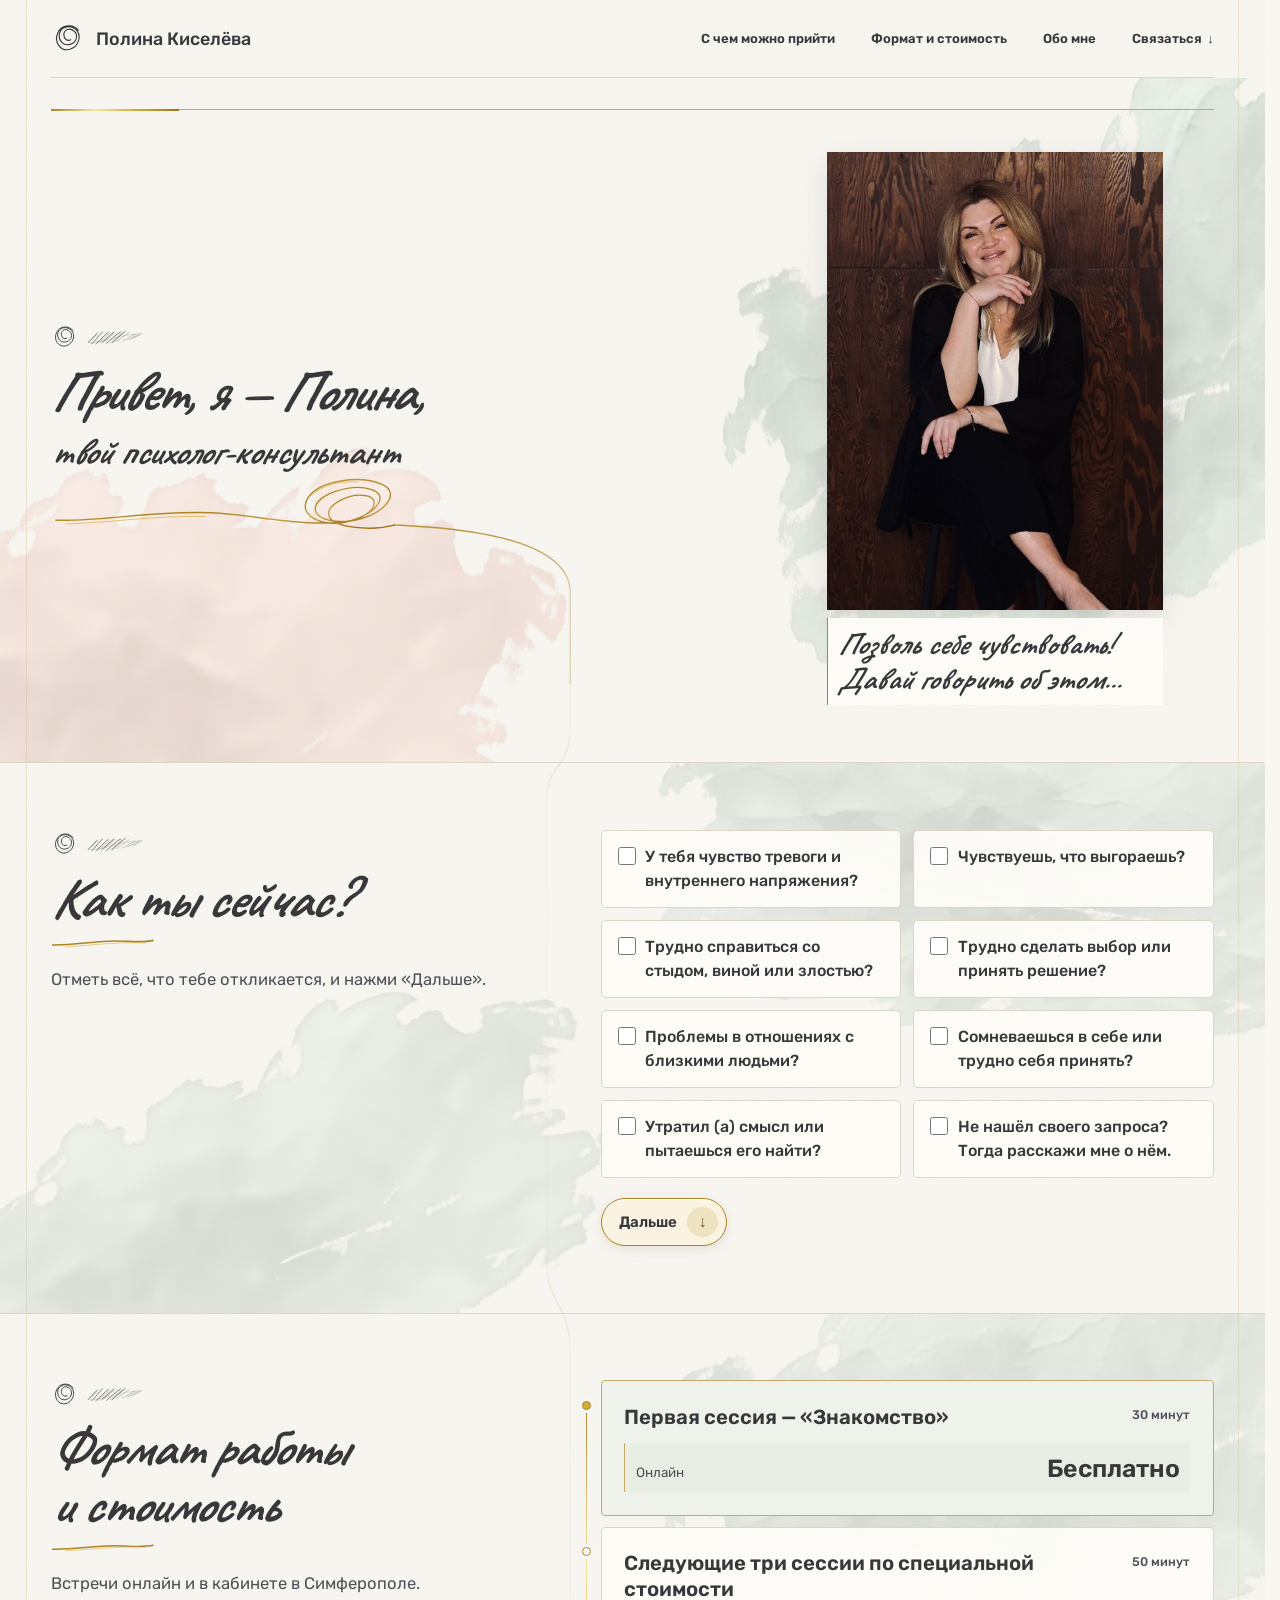
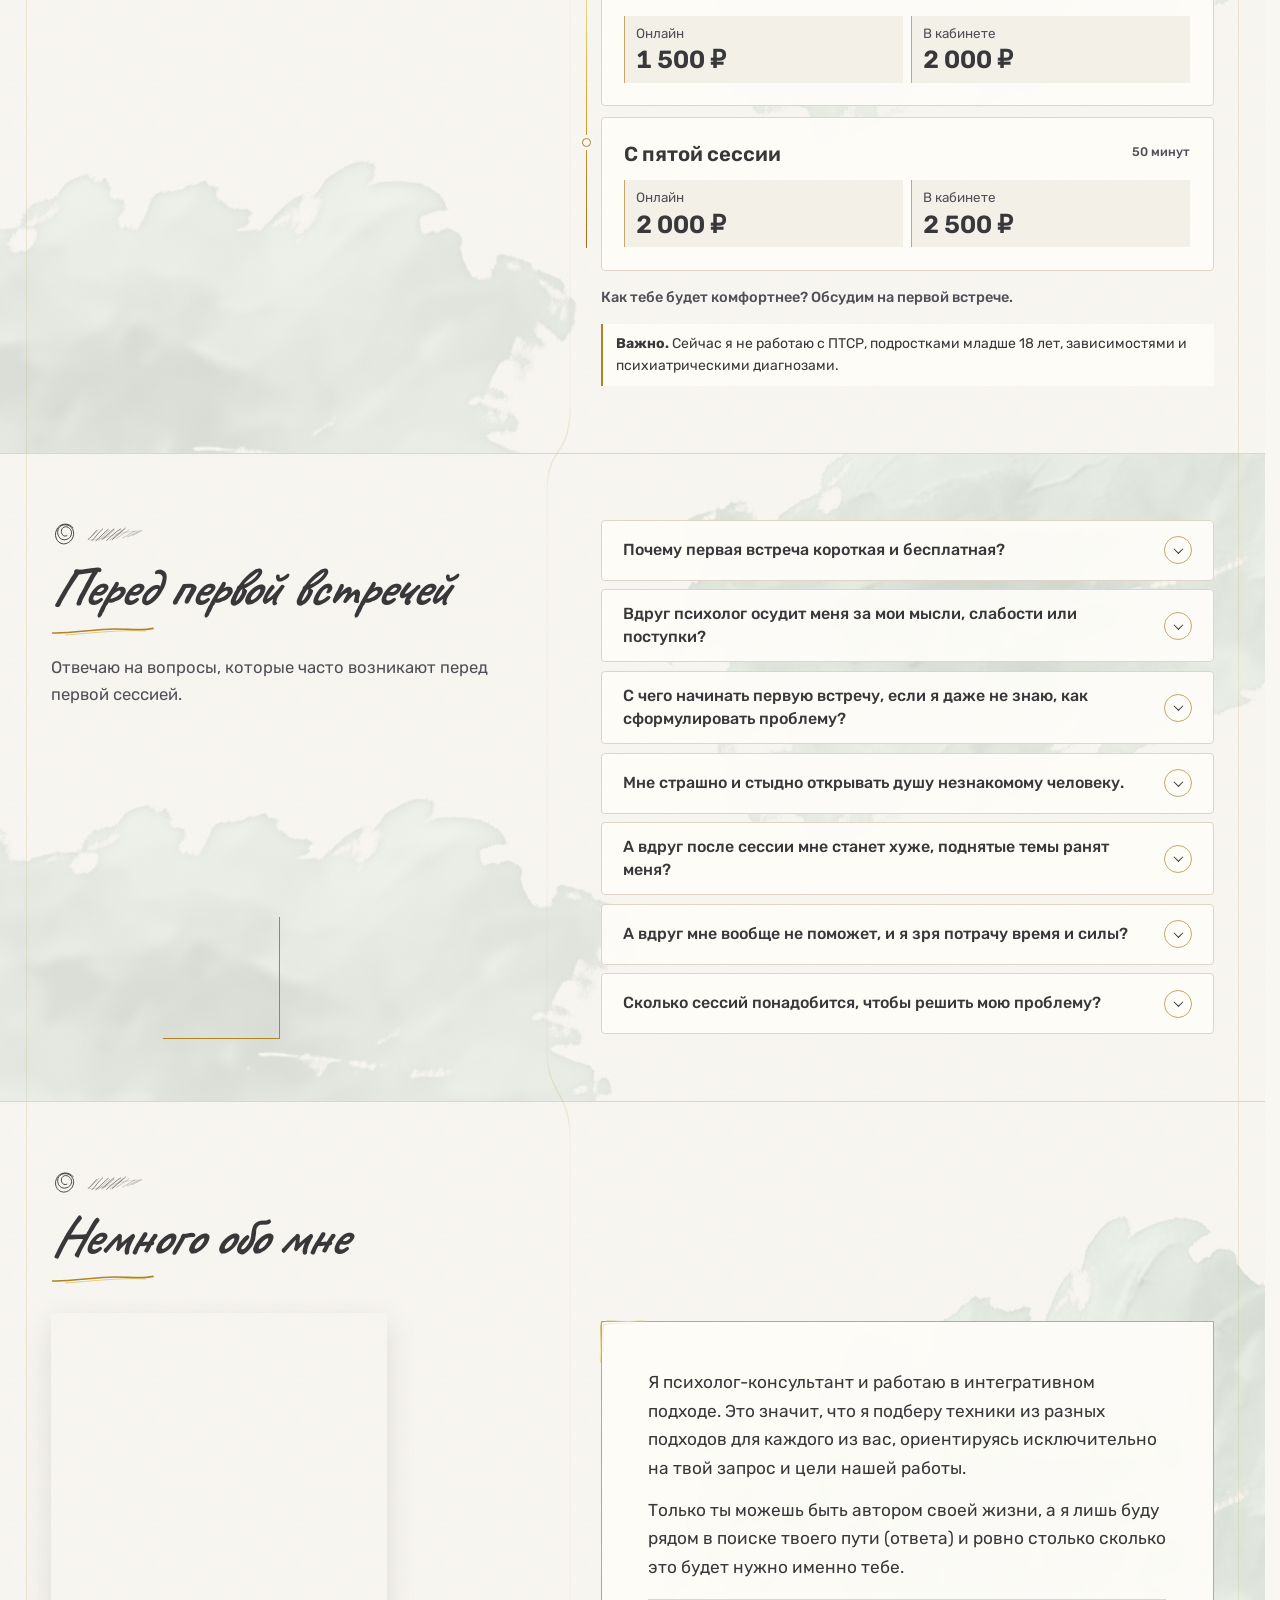
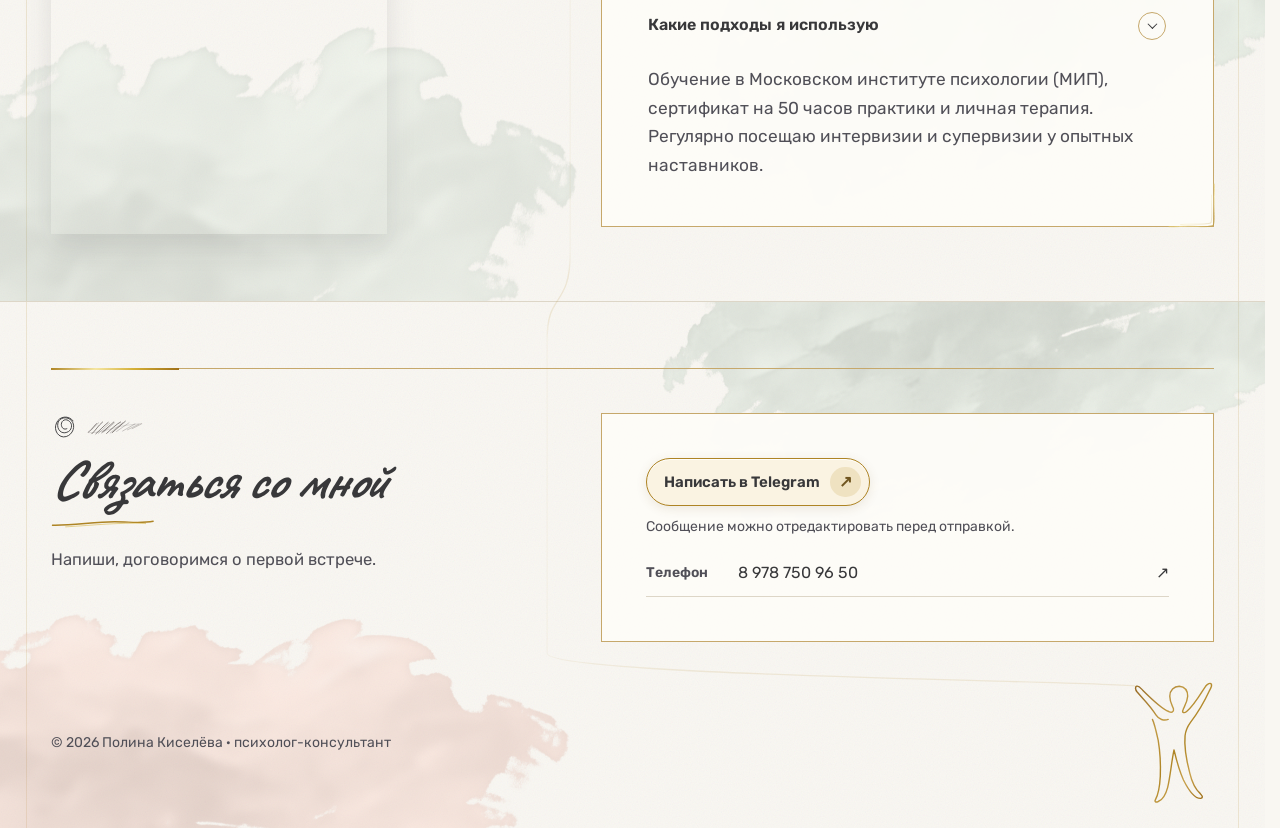
==== commit 2bb28d06: "Prepare the custom domain for search indexing" ====
--- a/index.html
+++ b/index.html
@@ -6,8 +6,34 @@
   <meta name="referrer" content="no-referrer">
   <meta name="viewport" content="width=device-width, initial-scale=1">
   <meta name="theme-color" content="#F9F7F2">
-  <meta name="description" content="Полина Киселёва — психолог-консультант. Встречи онлайн и в Симферополе. Первая встреча-знакомство — бесплатно.">
-  <title>Полина Киселёва — психолог-консультант</title>
+  <meta name="description" content="Психологические консультации Полины Киселёвой в Симферополе и онлайн. С чем можно обратиться, стоимость консультаций и бесплатная онлайн-встреча для знакомства.">
+  <title>Полина Киселёва — психолог-консультант в Симферополе и онлайн</title>
+  <link rel="canonical" href="https://poilkiselevapsy.ru/">
+  <script type="application/ld+json">
+    {
+      "@context": "https://schema.org",
+      "@graph": [
+        {
+          "@type": "WebSite",
+          "@id": "https://poilkiselevapsy.ru/#website",
+          "url": "https://poilkiselevapsy.ru/",
+          "name": "Полина Киселёва",
+          "inLanguage": "ru"
+        },
+        {
+          "@type": "ProfilePage",
+          "url": "https://poilkiselevapsy.ru/",
+          "isPartOf": { "@id": "https://poilkiselevapsy.ru/#website" },
+          "mainEntity": {
+            "@type": "Person",
+            "name": "Полина Киселёва",
+            "jobTitle": "Психолог-консультант",
+            "image": "https://poilkiselevapsy.ru/assets/polina-portrait.jpg"
+          }
+        }
+      ]
+    }
+  </script>
   <link rel="icon" href="favicon.ico?v=spiral" sizes="16x16 32x32 48x48">
   <link rel="icon" href="assets/favicon.svg?v=spiral" sizes="any" type="image/svg+xml">
   <link rel="stylesheet" href="assets/site.css?v=about-copy">
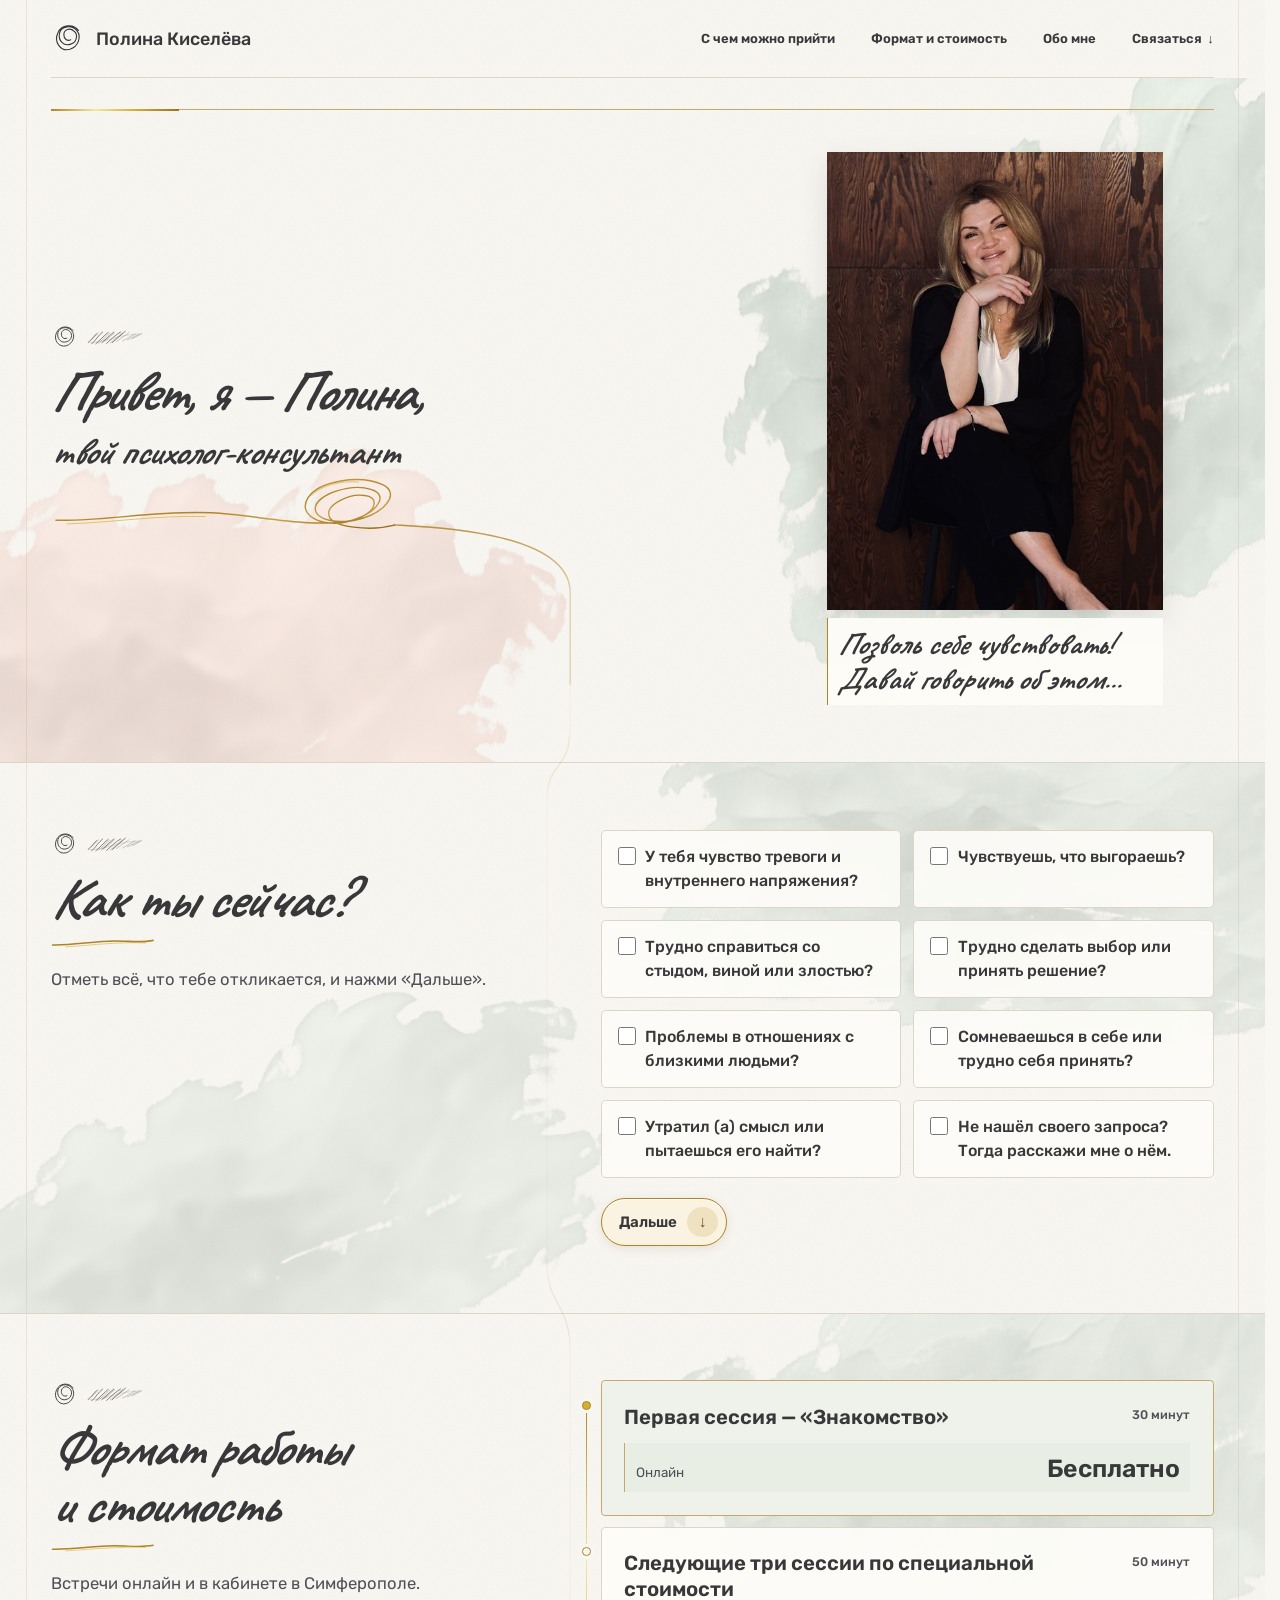
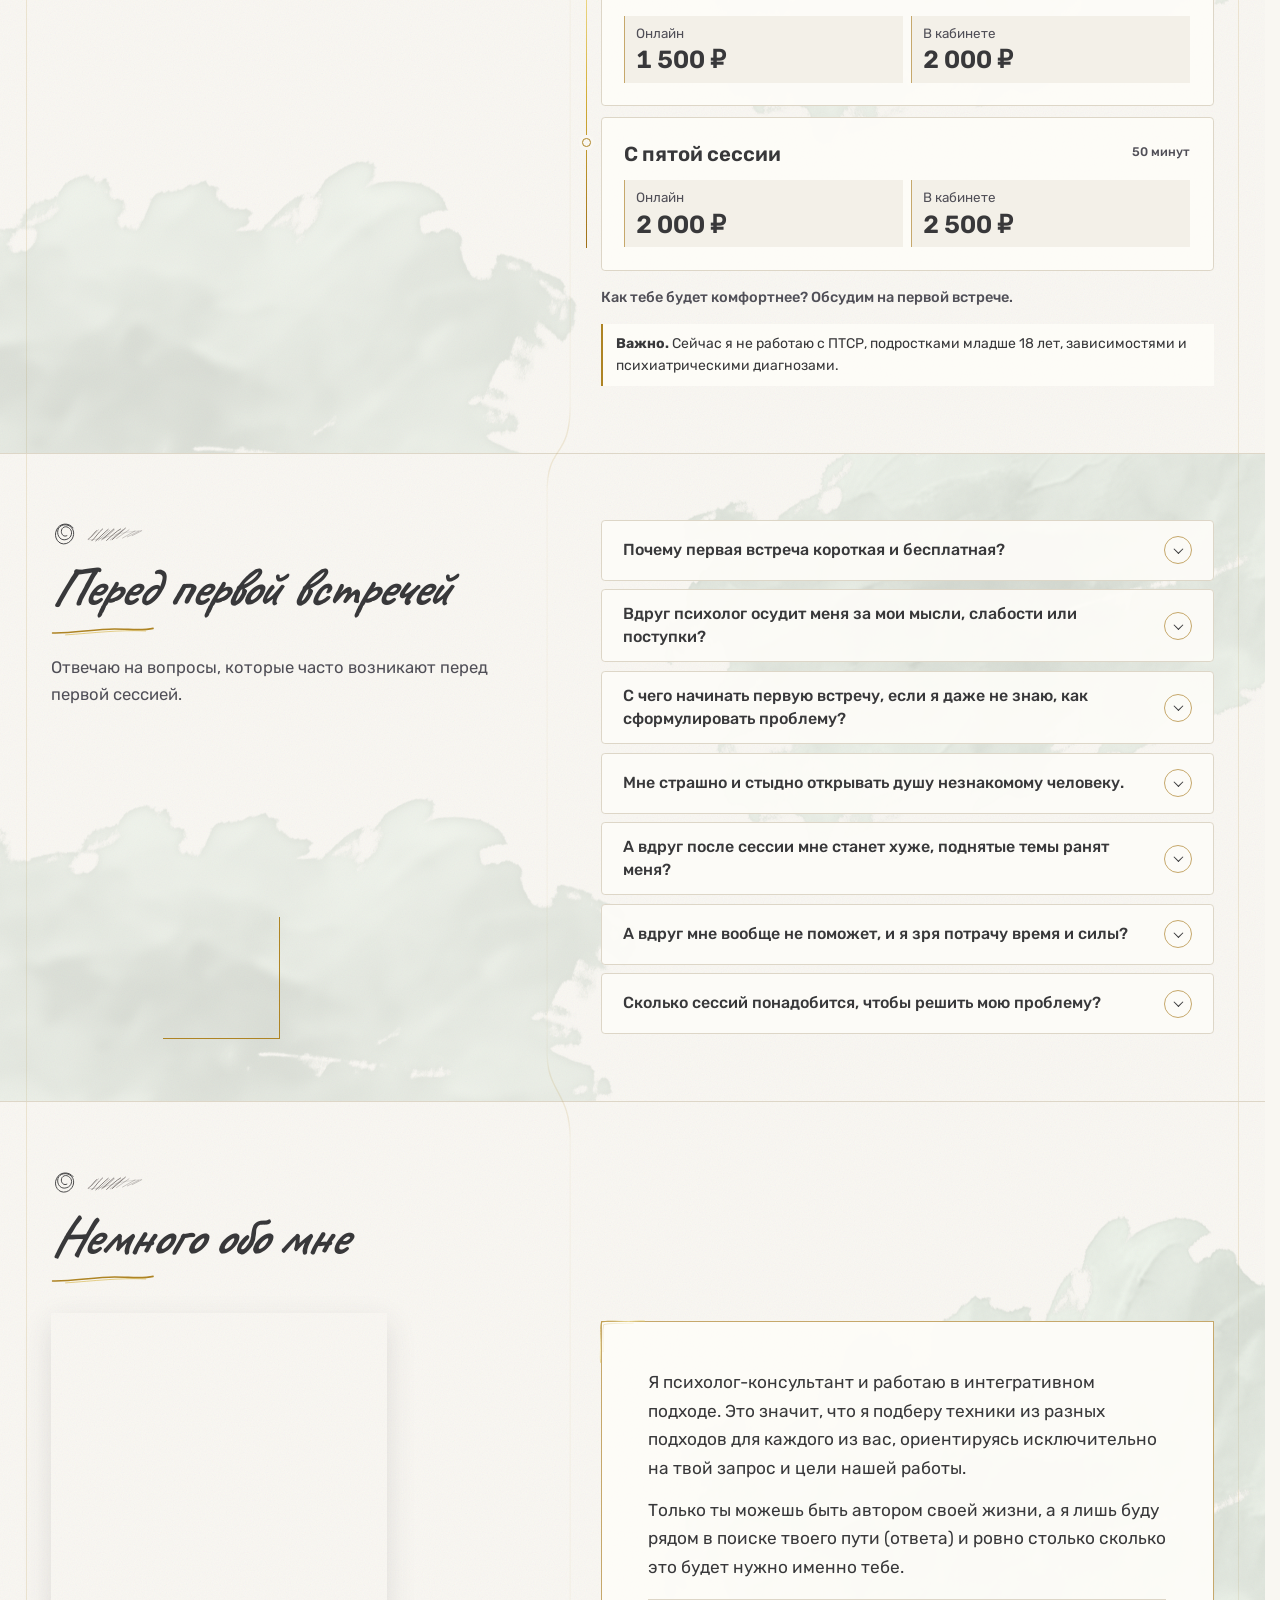
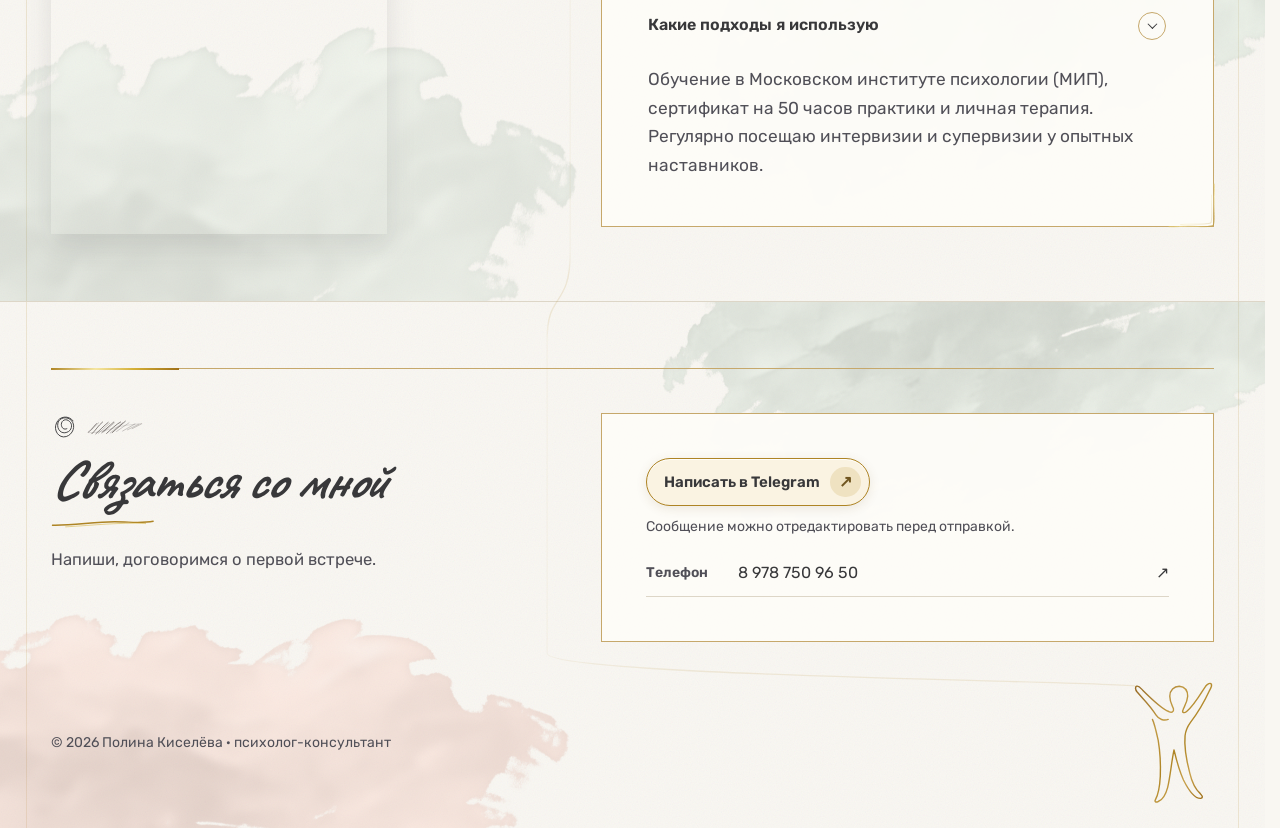
==== commit b610ed6a: "Provide a search-ready PNG favicon" ====
--- a/index.html
+++ b/index.html
@@ -34,8 +34,9 @@
       ]
     }
   </script>
-  <link rel="icon" href="favicon.ico?v=spiral" sizes="16x16 32x32 48x48">
-  <link rel="icon" href="assets/favicon.svg?v=spiral" sizes="any" type="image/svg+xml">
+  <link rel="icon" href="favicon.ico" sizes="16x16 32x32 48x48" type="image/vnd.microsoft.icon">
+  <link rel="icon" href="favicon.png" sizes="120x120" type="image/png">
+  <link rel="icon" href="assets/favicon.svg" sizes="any" type="image/svg+xml">
   <link rel="stylesheet" href="assets/site.css?v=about-copy">
 </head>
 <body id="top">
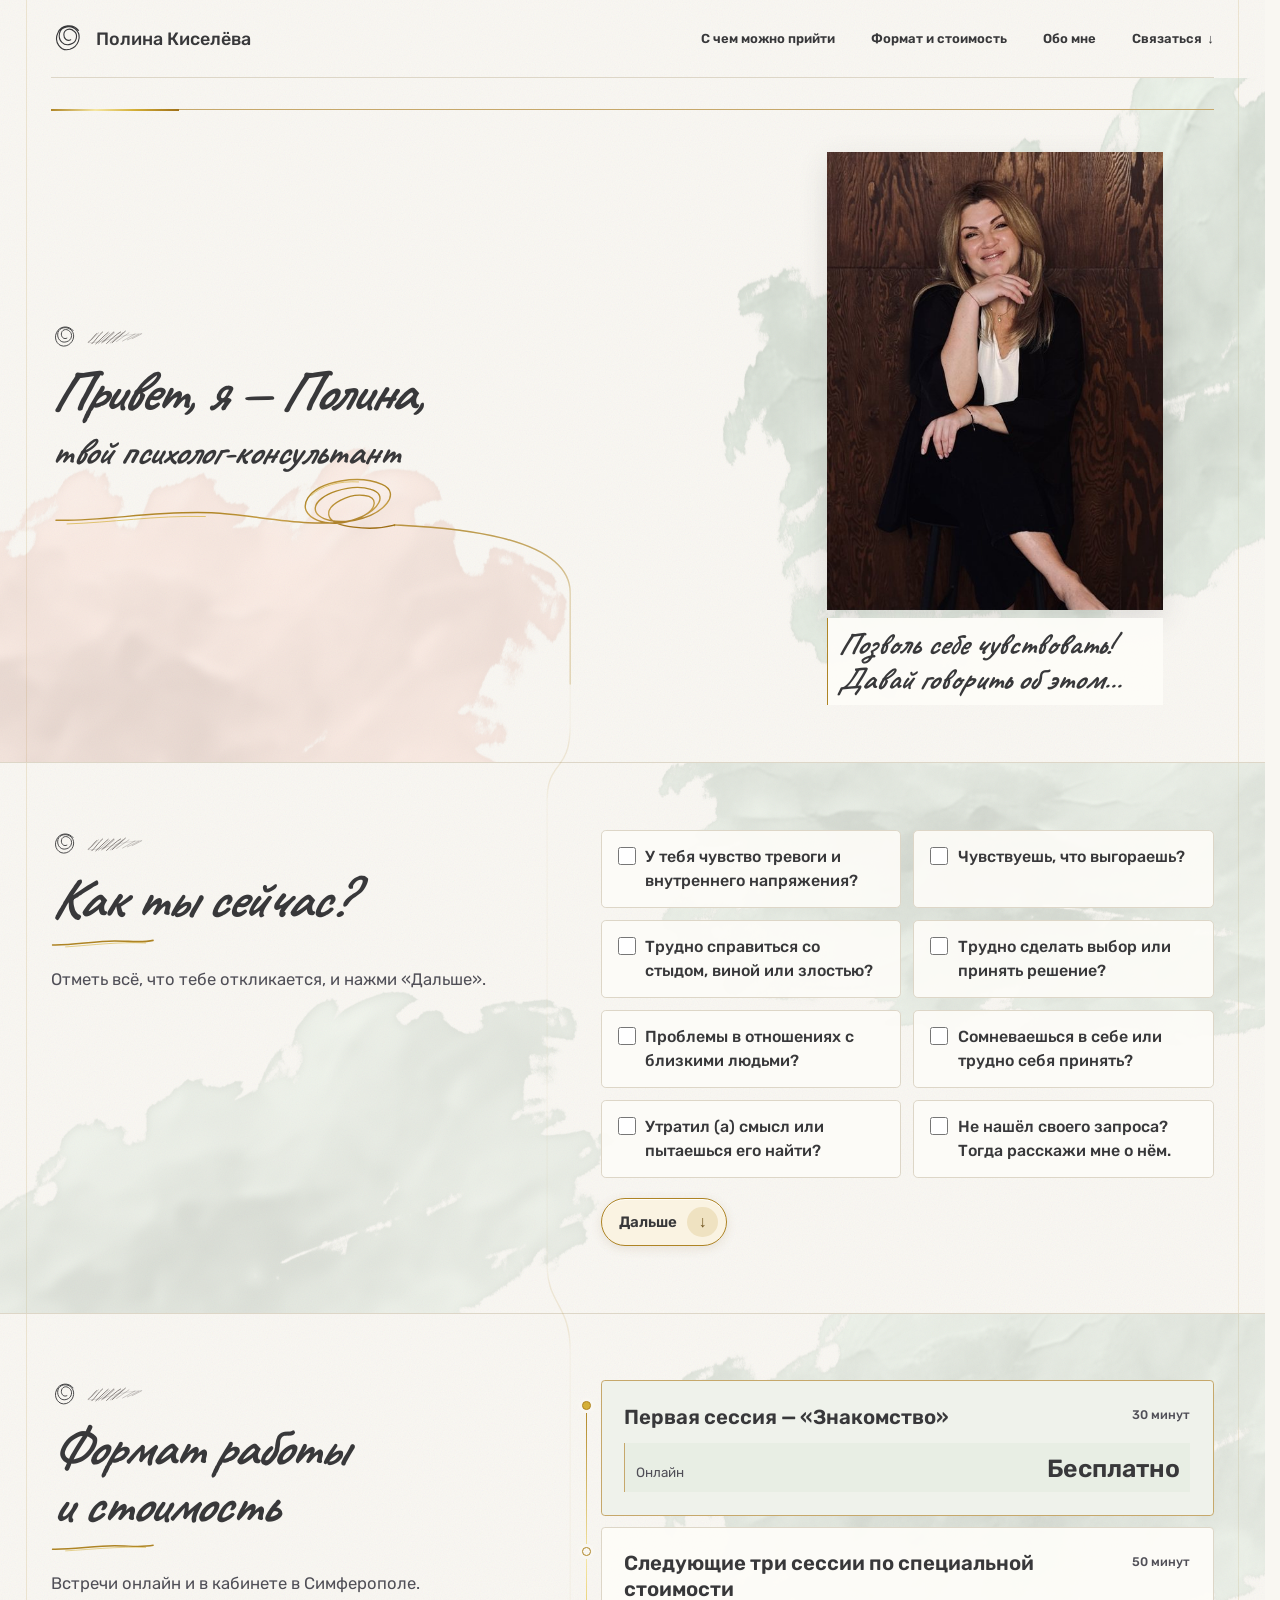
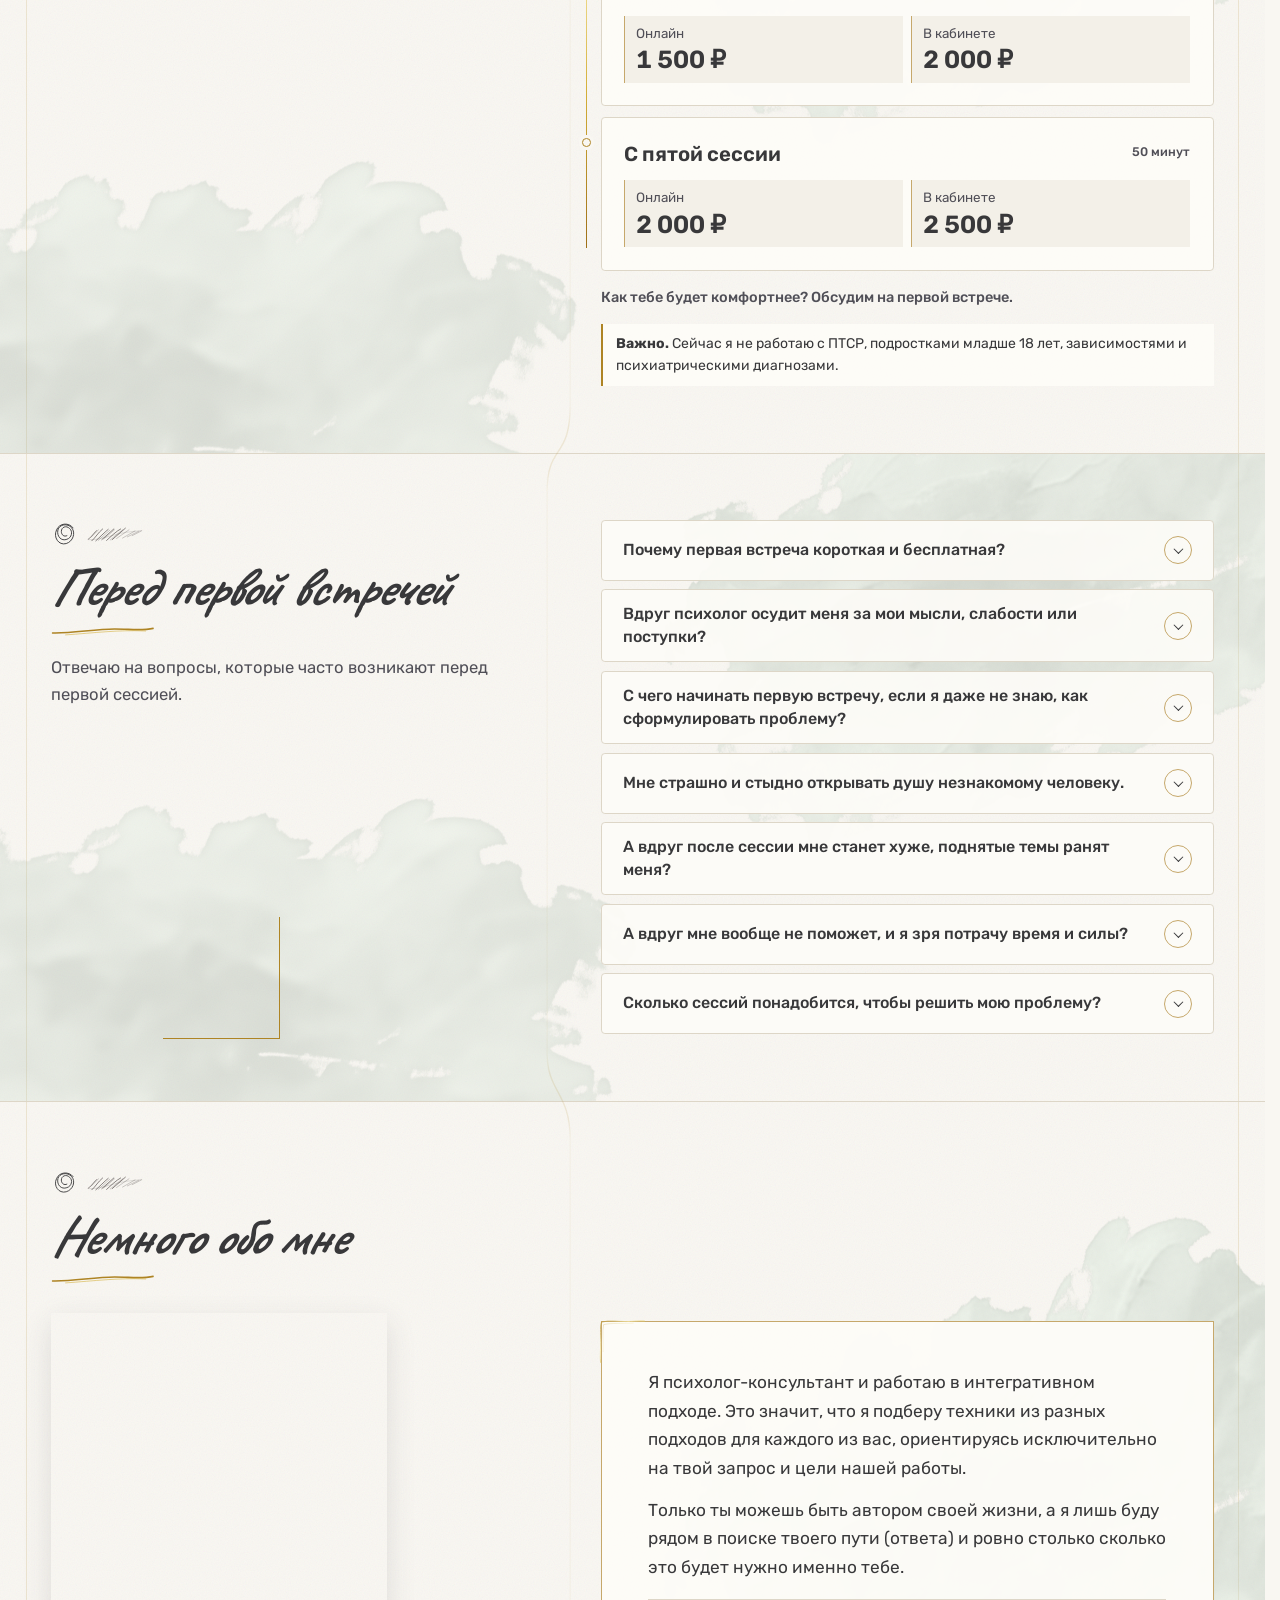
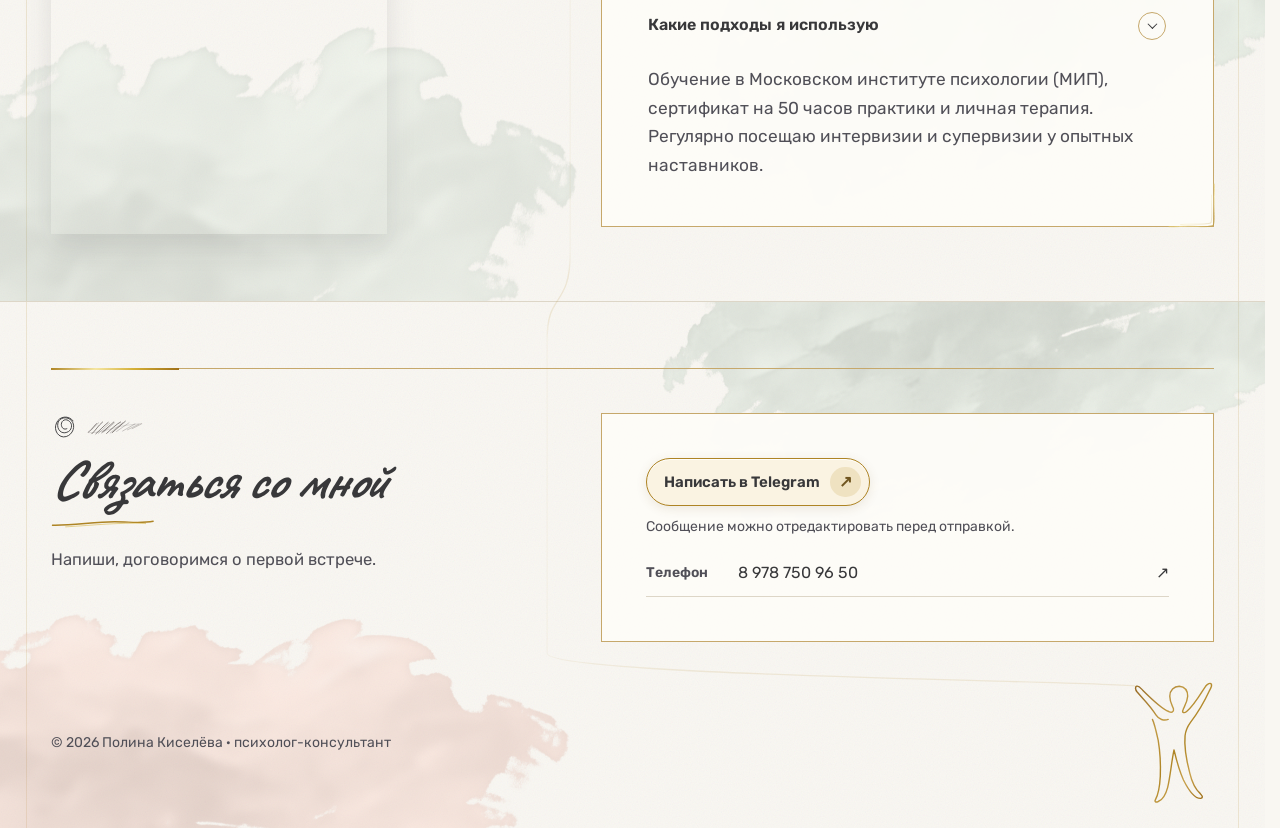
==== commit e8bc229c: "Verify the site in Yandex Webmaster" ====
--- a/index.html
+++ b/index.html
@@ -6,6 +6,7 @@
   <meta name="referrer" content="no-referrer">
   <meta name="viewport" content="width=device-width, initial-scale=1">
   <meta name="theme-color" content="#F9F7F2">
+  <meta name="yandex-verification" content="633719b063d3e44b">
   <meta name="description" content="Психологические консультации Полины Киселёвой в Симферополе и онлайн. С чем можно обратиться, стоимость консультаций и бесплатная онлайн-встреча для знакомства.">
   <title>Полина Киселёва — психолог-консультант в Симферополе и онлайн</title>
   <link rel="canonical" href="https://poilkiselevapsy.ru/">
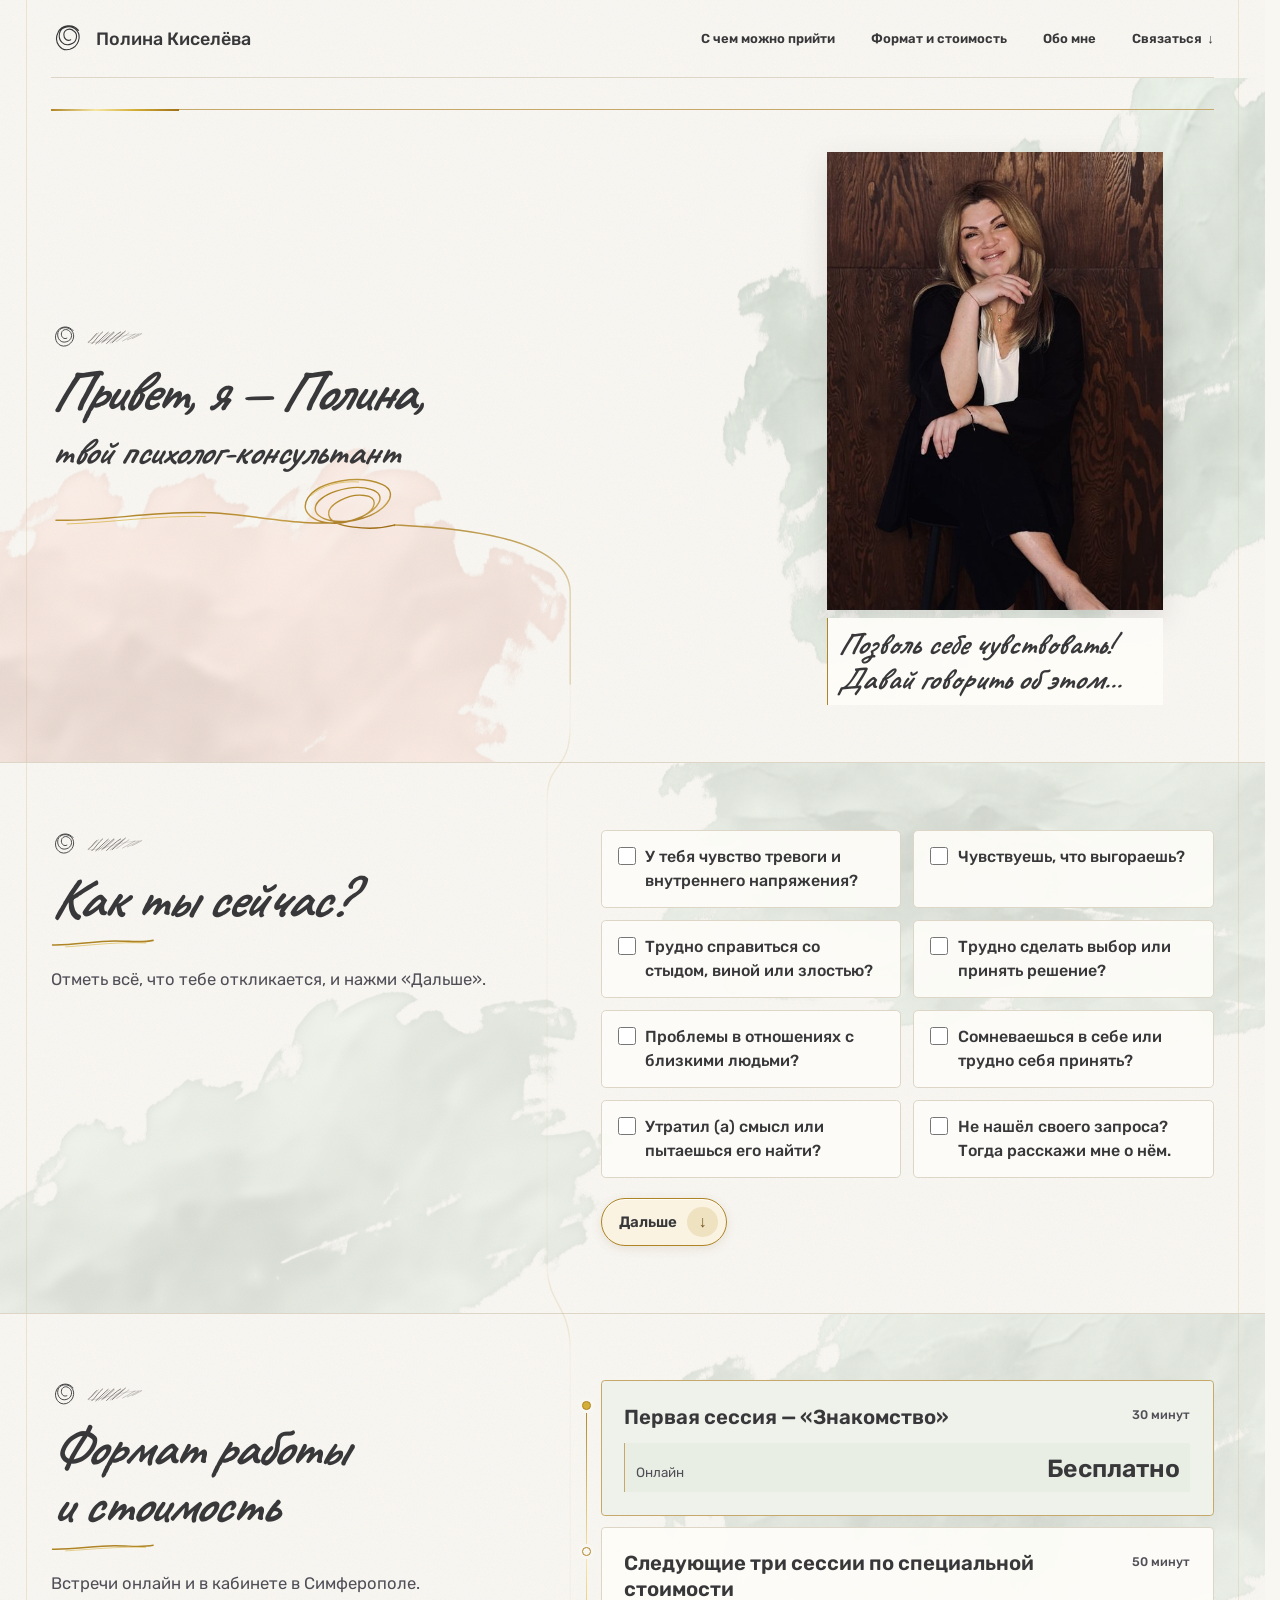
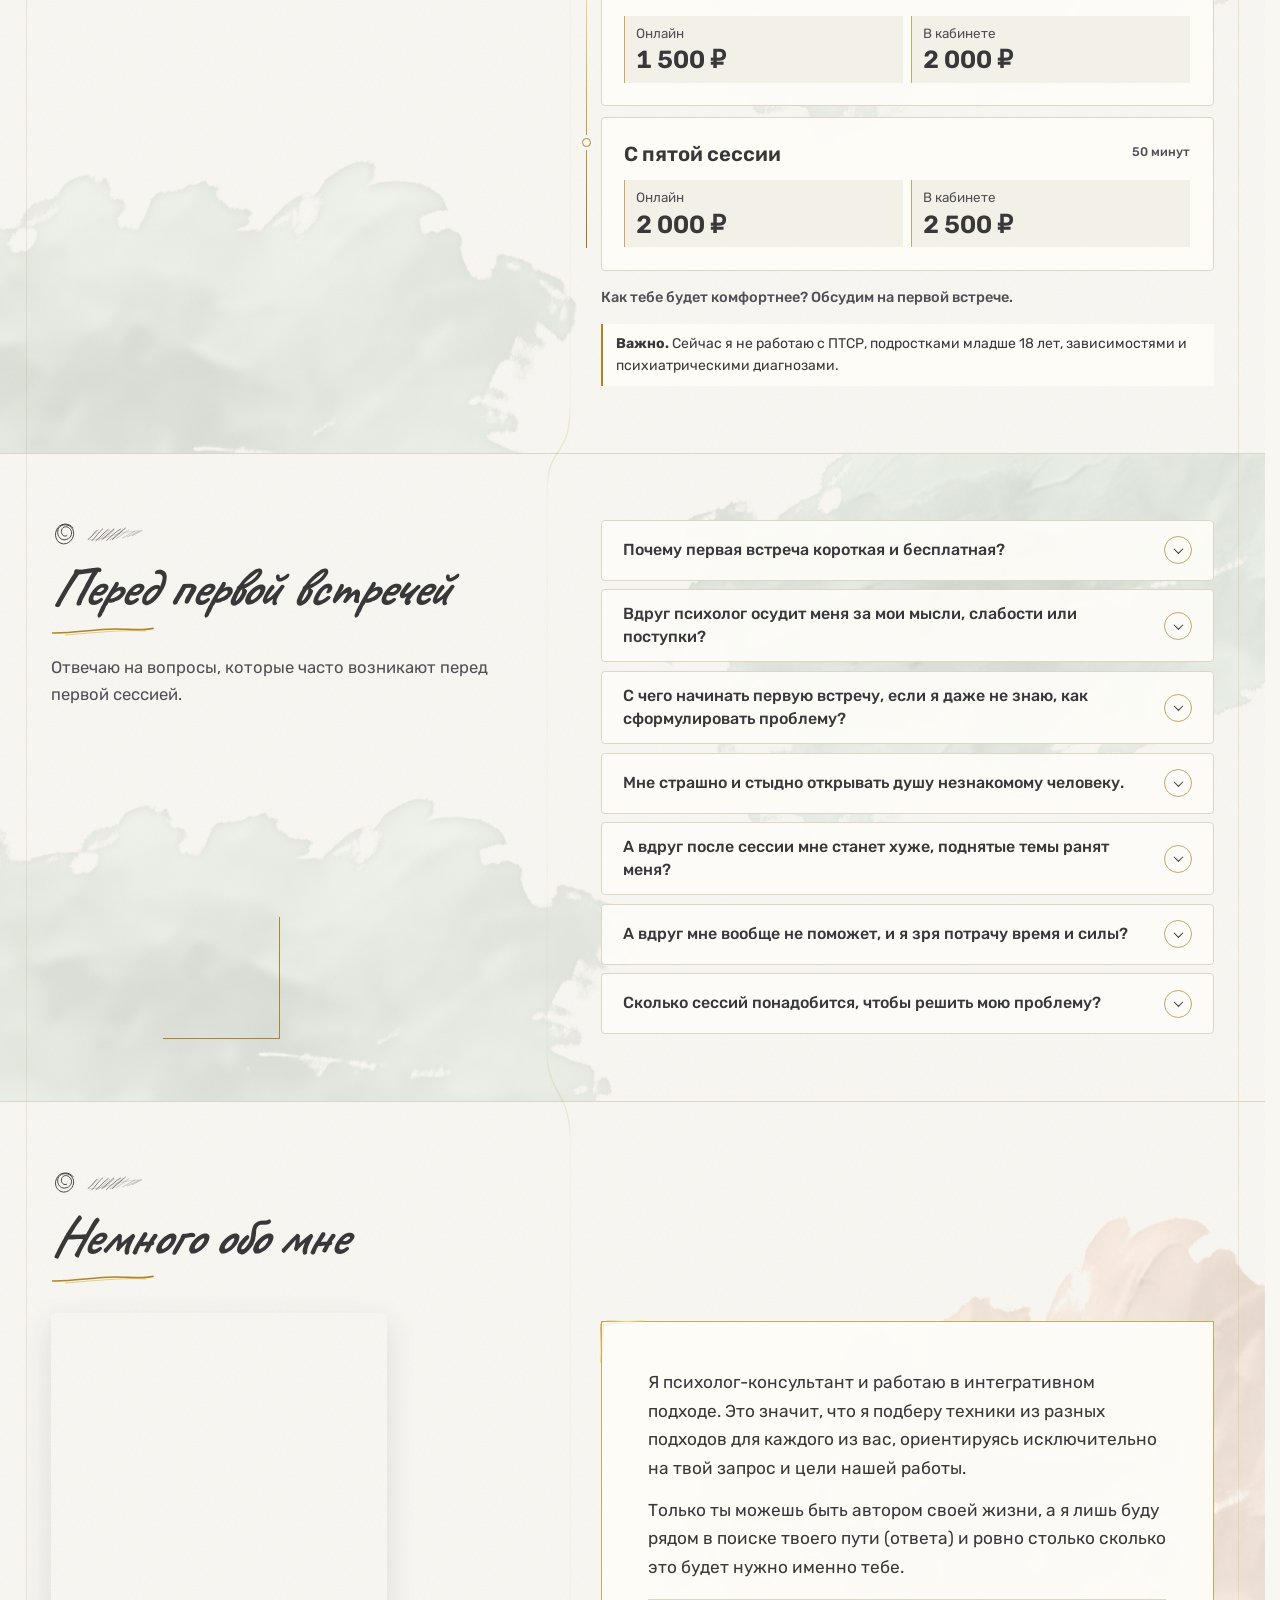
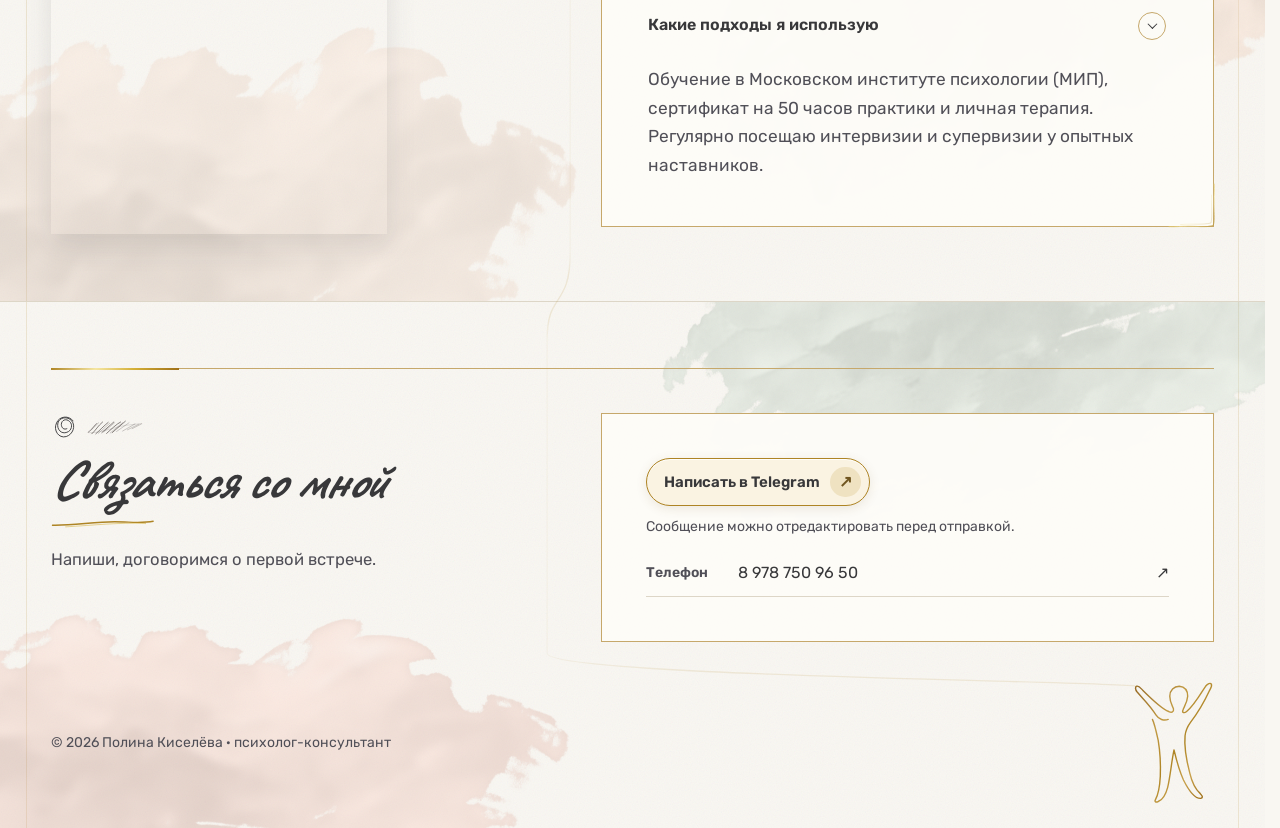
==== commit 508e8c04: "Load critical fonts earlier and reduce scroll repainting" ====
--- a/index.html
+++ b/index.html
@@ -38,7 +38,9 @@
   <link rel="icon" href="favicon.ico" sizes="16x16 32x32 48x48" type="image/vnd.microsoft.icon">
   <link rel="icon" href="favicon.png" sizes="120x120" type="image/png">
   <link rel="icon" href="assets/favicon.svg" sizes="any" type="image/svg+xml">
-  <link rel="stylesheet" href="assets/site.css?v=about-copy">
+  <link rel="preload" href="assets/fonts/rubik-v31-cyrillic.woff2" as="font" type="font/woff2" crossorigin>
+  <link rel="preload" href="assets/fonts/caveat-v23-bold-cyrillic.woff2" as="font" type="font/woff2" crossorigin>
+  <link rel="stylesheet" href="assets/site.css?v=performance">
 </head>
 <body id="top">
   <a class="skip-link" href="#main">К содержанию</a>
@@ -331,8 +333,8 @@
       <linearGradient id="thread-ink" gradientUnits="userSpaceOnUse" x1="0" x2="0" y1="0" y2="1"/>
     </defs>
     <path id="thread-guide"/>
-    <path id="thread-line"/>
+    <g id="thread-line"/>
   </svg>
-  <script src="assets/site.js?v=release" defer></script>
+  <script src="assets/site.js?v=performance" defer></script>
 </body>
 </html>
--- a/assets/site.css
+++ b/assets/site.css
@@ -1,17 +1,17 @@
 @font-face {
   font-family: Caveat;
-  src: url("fonts/caveat-v23-cyrillic.woff2") format("woff2");
+  src: url("fonts/caveat-v23-bold-cyrillic.woff2") format("woff2");
   font-style: normal;
-  font-weight: 600 700;
+  font-weight: 700;
   font-display: swap;
   unicode-range: U+0301, U+0400-045F, U+0490-0491, U+04B0-04B1, U+2116;
 }
 
 @font-face {
   font-family: Caveat;
-  src: url("fonts/caveat-v23-latin.woff2") format("woff2");
+  src: url("fonts/caveat-v23-bold-latin.woff2") format("woff2");
   font-style: normal;
-  font-weight: 600 700;
+  font-weight: 700;
   font-display: swap;
   unicode-range: U+0000-00FF, U+0131, U+0152-0153, U+02BB-02BC, U+02C6, U+02DA, U+02DC, U+0304, U+0308, U+0329, U+2000-206F, U+20AC, U+20BD, U+2122, U+2191, U+2193, U+2212, U+2215, U+FEFF, U+FFFD;
 }
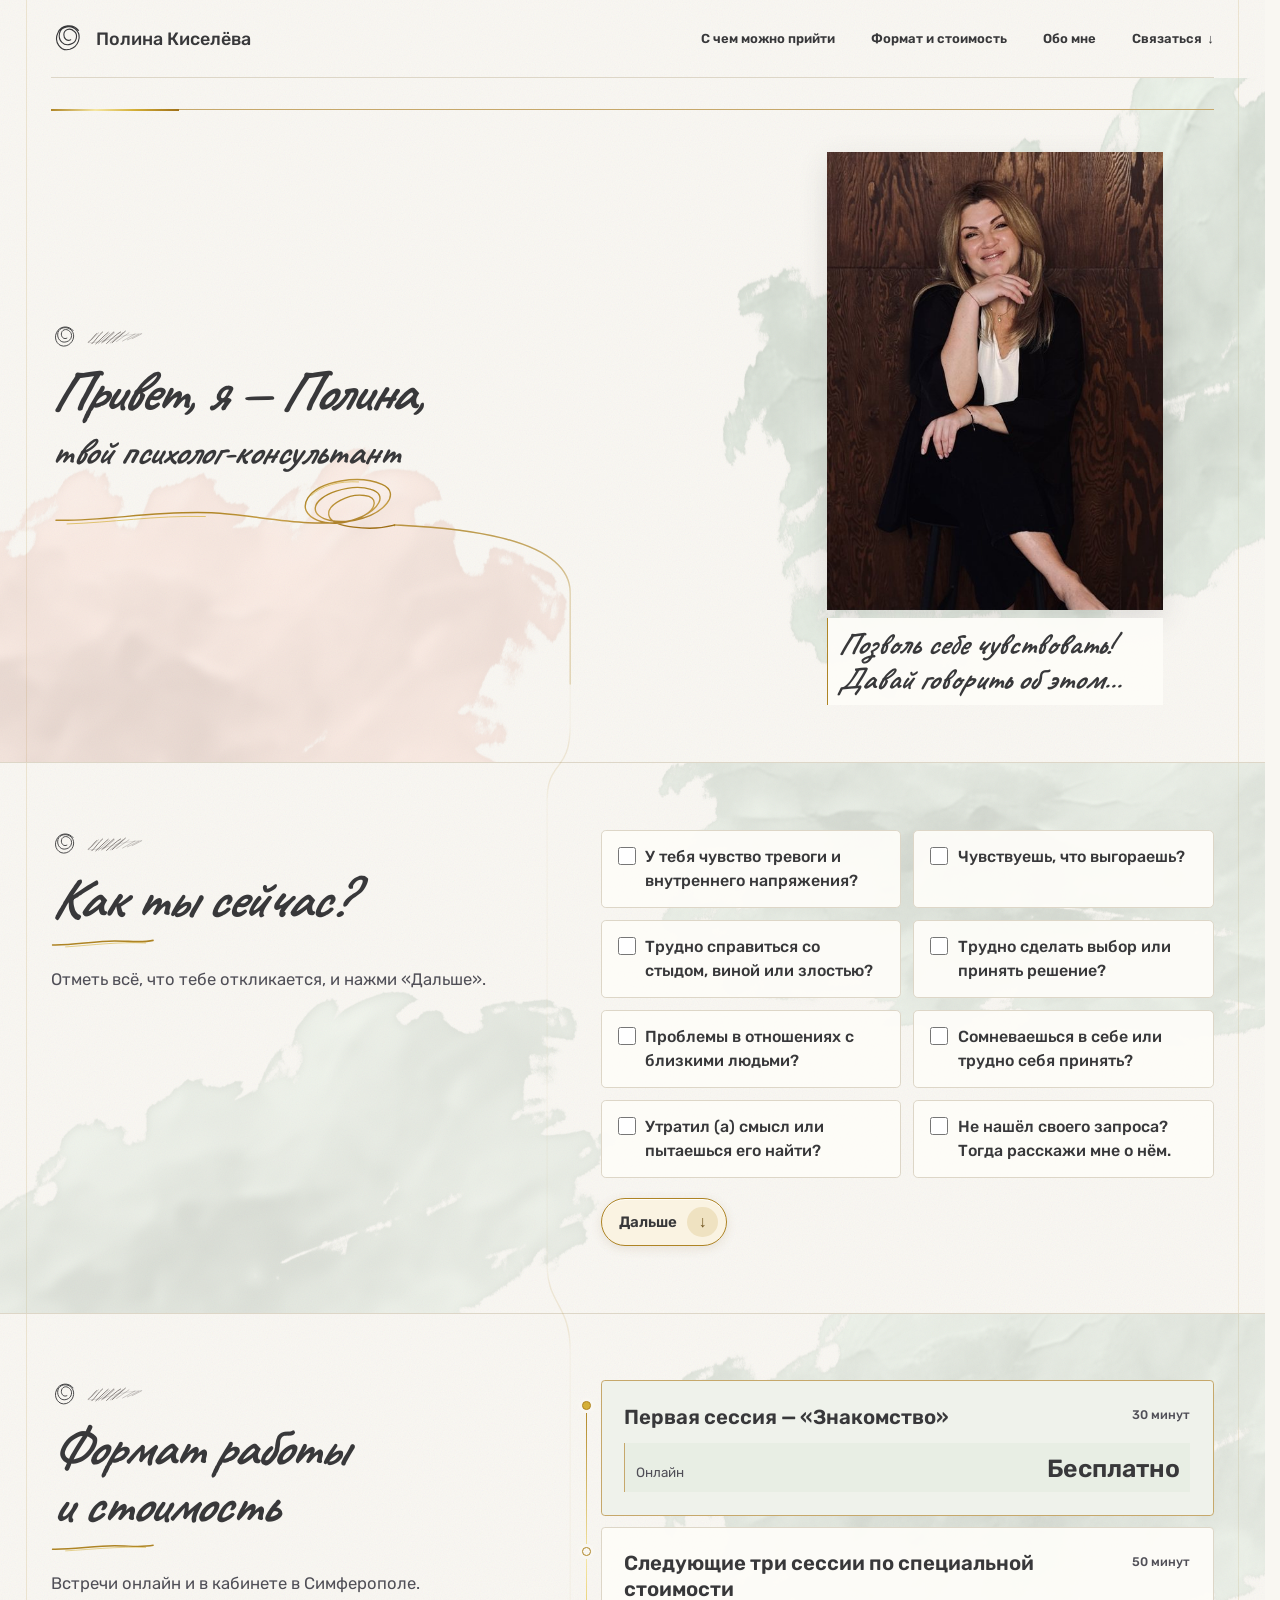
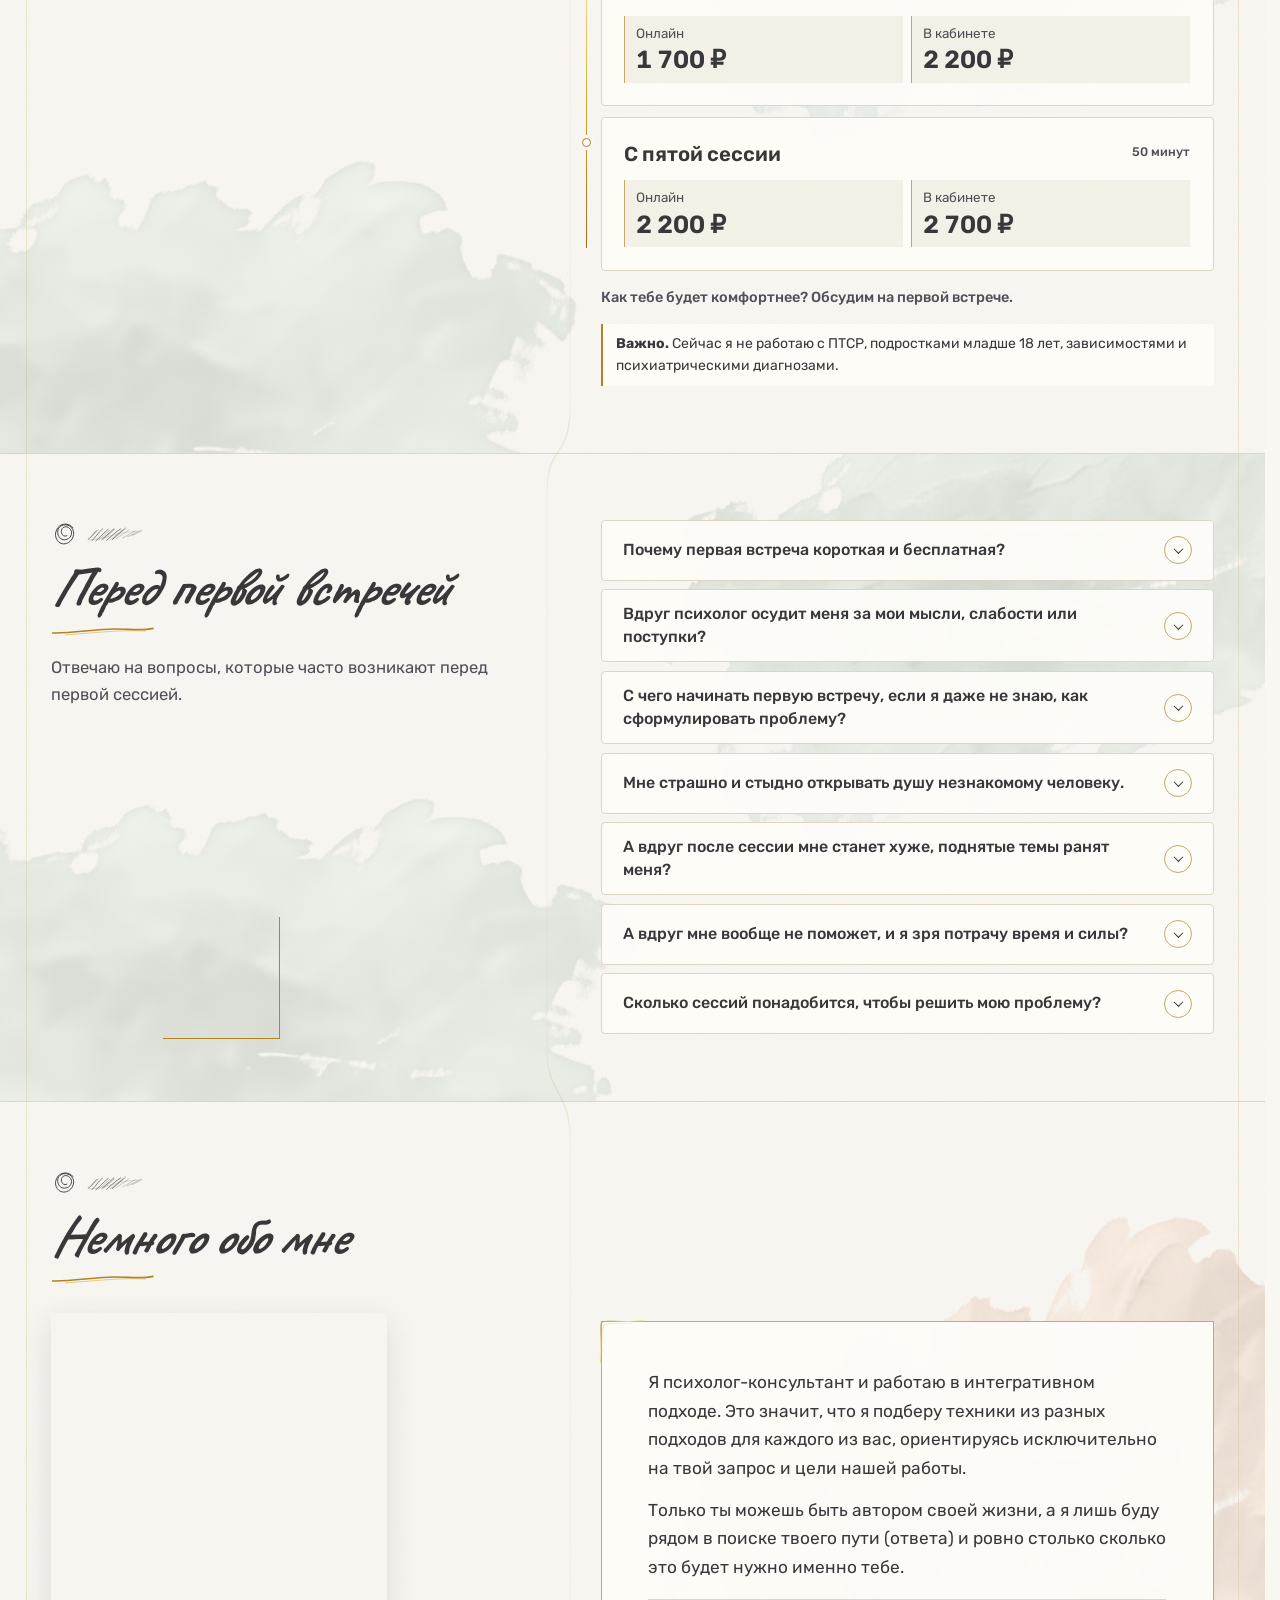
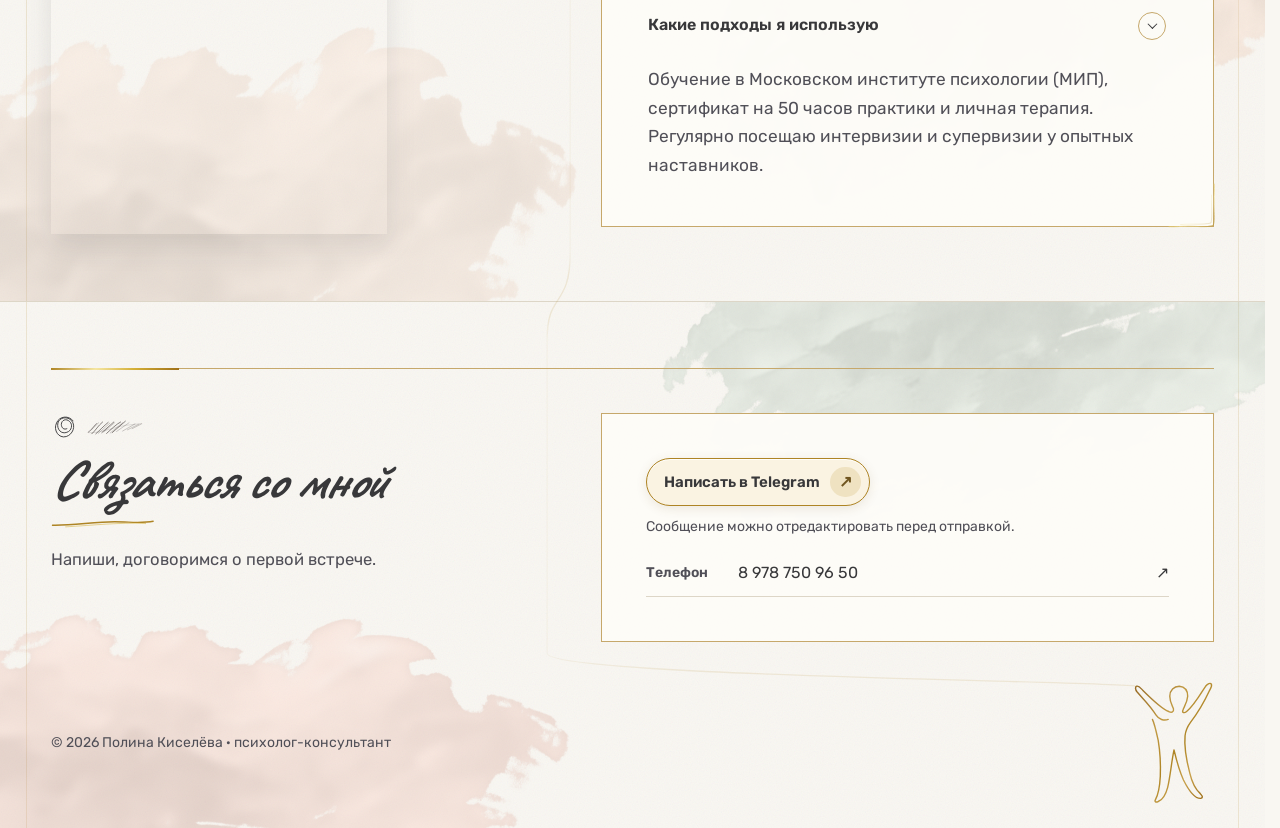
==== commit 1094b95e: "Raise consultation prices by 200 rubles" ====
--- a/index.html
+++ b/index.html
@@ -173,8 +173,8 @@
                 <span class="price-duration">50 минут</span>
               </div>
               <dl class="price-rates">
-                <div><dt>Онлайн</dt><dd>1 500 ₽</dd></div>
-                <div><dt>В кабинете</dt><dd>2 000 ₽</dd></div>
+                <div><dt>Онлайн</dt><dd>1 700 ₽</dd></div>
+                <div><dt>В кабинете</dt><dd>2 200 ₽</dd></div>
               </dl>
             </li>
             <li class="price-detail">
@@ -183,8 +183,8 @@
                 <span class="price-duration">50 минут</span>
               </div>
               <dl class="price-rates">
-                <div><dt>Онлайн</dt><dd>2 000 ₽</dd></div>
-                <div><dt>В кабинете</dt><dd>2 500 ₽</dd></div>
+                <div><dt>Онлайн</dt><dd>2 200 ₽</dd></div>
+                <div><dt>В кабинете</dt><dd>2 700 ₽</dd></div>
               </dl>
             </li>
           </ol>
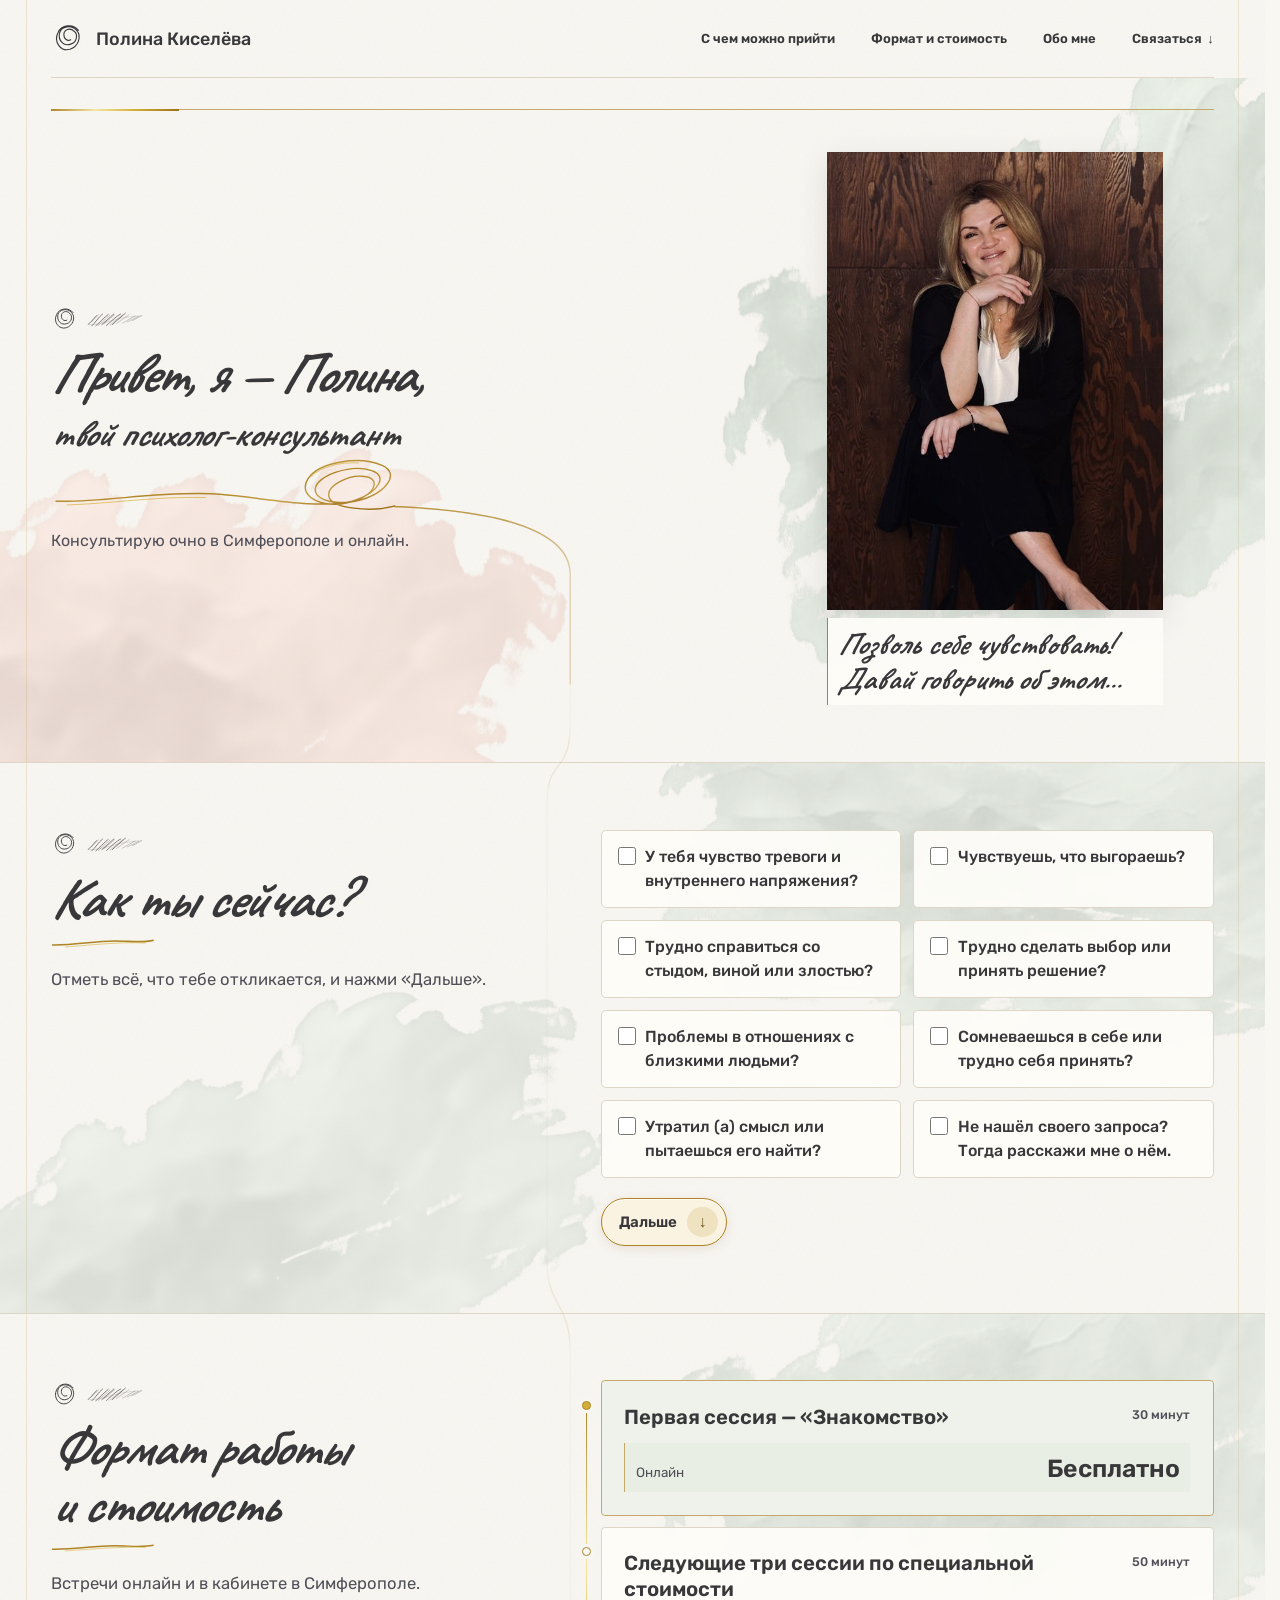
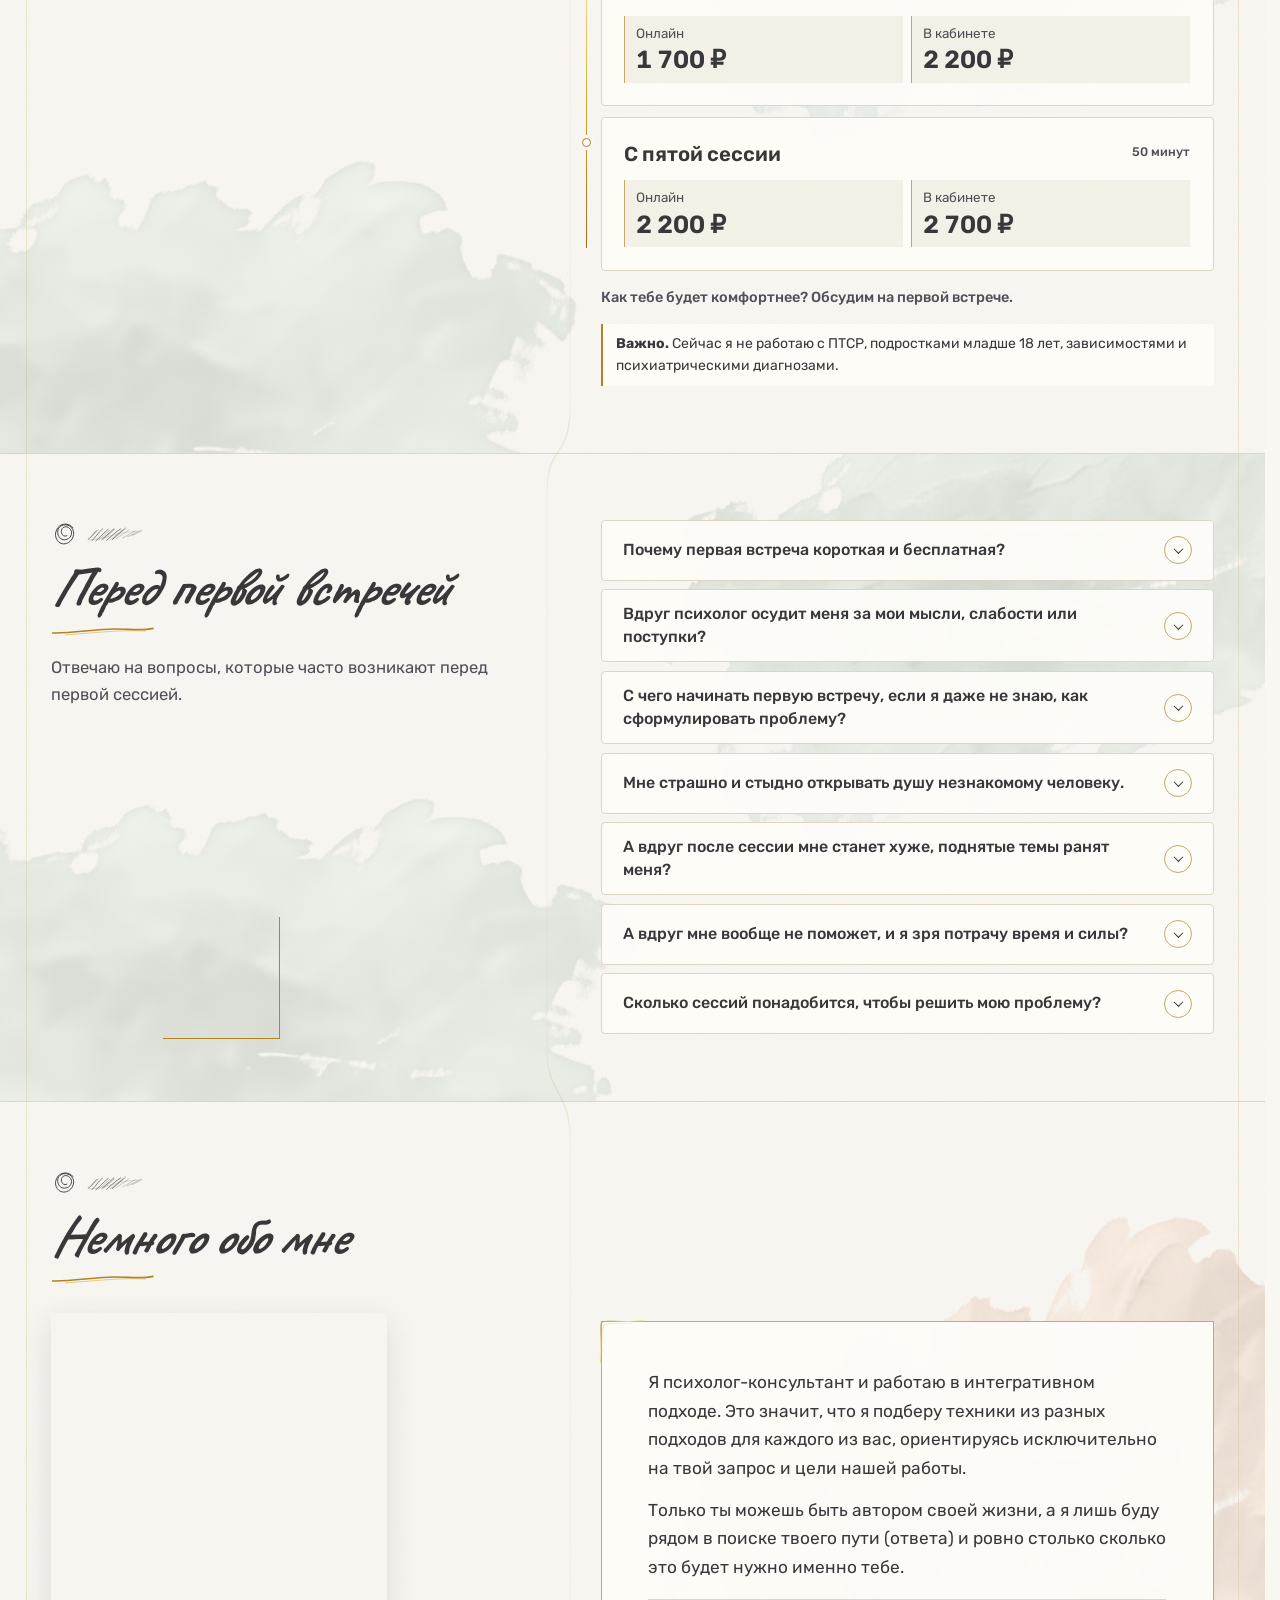
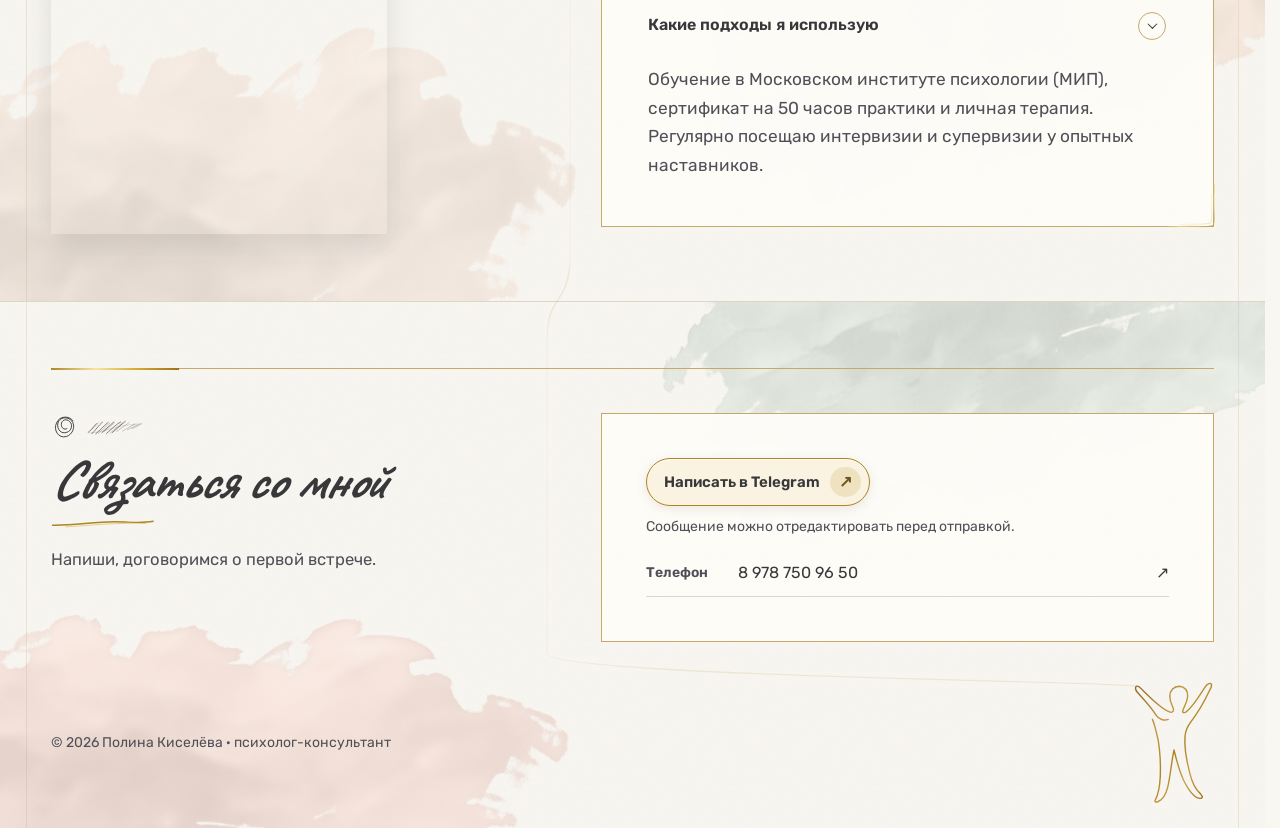
==== commit ced57baa: "Show local consultation format in the introduction" ====
--- a/index.html
+++ b/index.html
@@ -40,7 +40,7 @@
   <link rel="icon" href="assets/favicon.svg" sizes="any" type="image/svg+xml">
   <link rel="preload" href="assets/fonts/rubik-v31-cyrillic.woff2" as="font" type="font/woff2" crossorigin>
   <link rel="preload" href="assets/fonts/caveat-v23-bold-cyrillic.woff2" as="font" type="font/woff2" crossorigin>
-  <link rel="stylesheet" href="assets/site.css?v=performance">
+  <link rel="stylesheet" href="assets/site.css?v=visit-format">
 </head>
 <body id="top">
   <a class="skip-link" href="#main">К содержанию</a>
@@ -72,6 +72,7 @@
             <path class="thread-highlight" d="M13 38c35-1 71-7 112-6m86-17c7-8 23-12 38-11" vector-effect="non-scaling-stroke"/>
             <circle id="thread-start" cx="278" cy="39" r=".8"/>
           </svg>
+          <p>Консультирую очно в Симферополе и онлайн.</p>
         </div>
         <figure class="hero-art">
           <img class="hero-portrait" src="assets/polina-portrait.jpg?v=november"
--- a/assets/site.css
+++ b/assets/site.css
@@ -397,6 +397,11 @@
   min-width: 0;
 }
 
+.hero-copy > p {
+  margin-top: .65rem;
+  color: var(--muted);
+}
+
 .hero h1 {
   font-size: clamp(2.28rem, 10.4vw, 4.25rem);
   line-height: 1;
